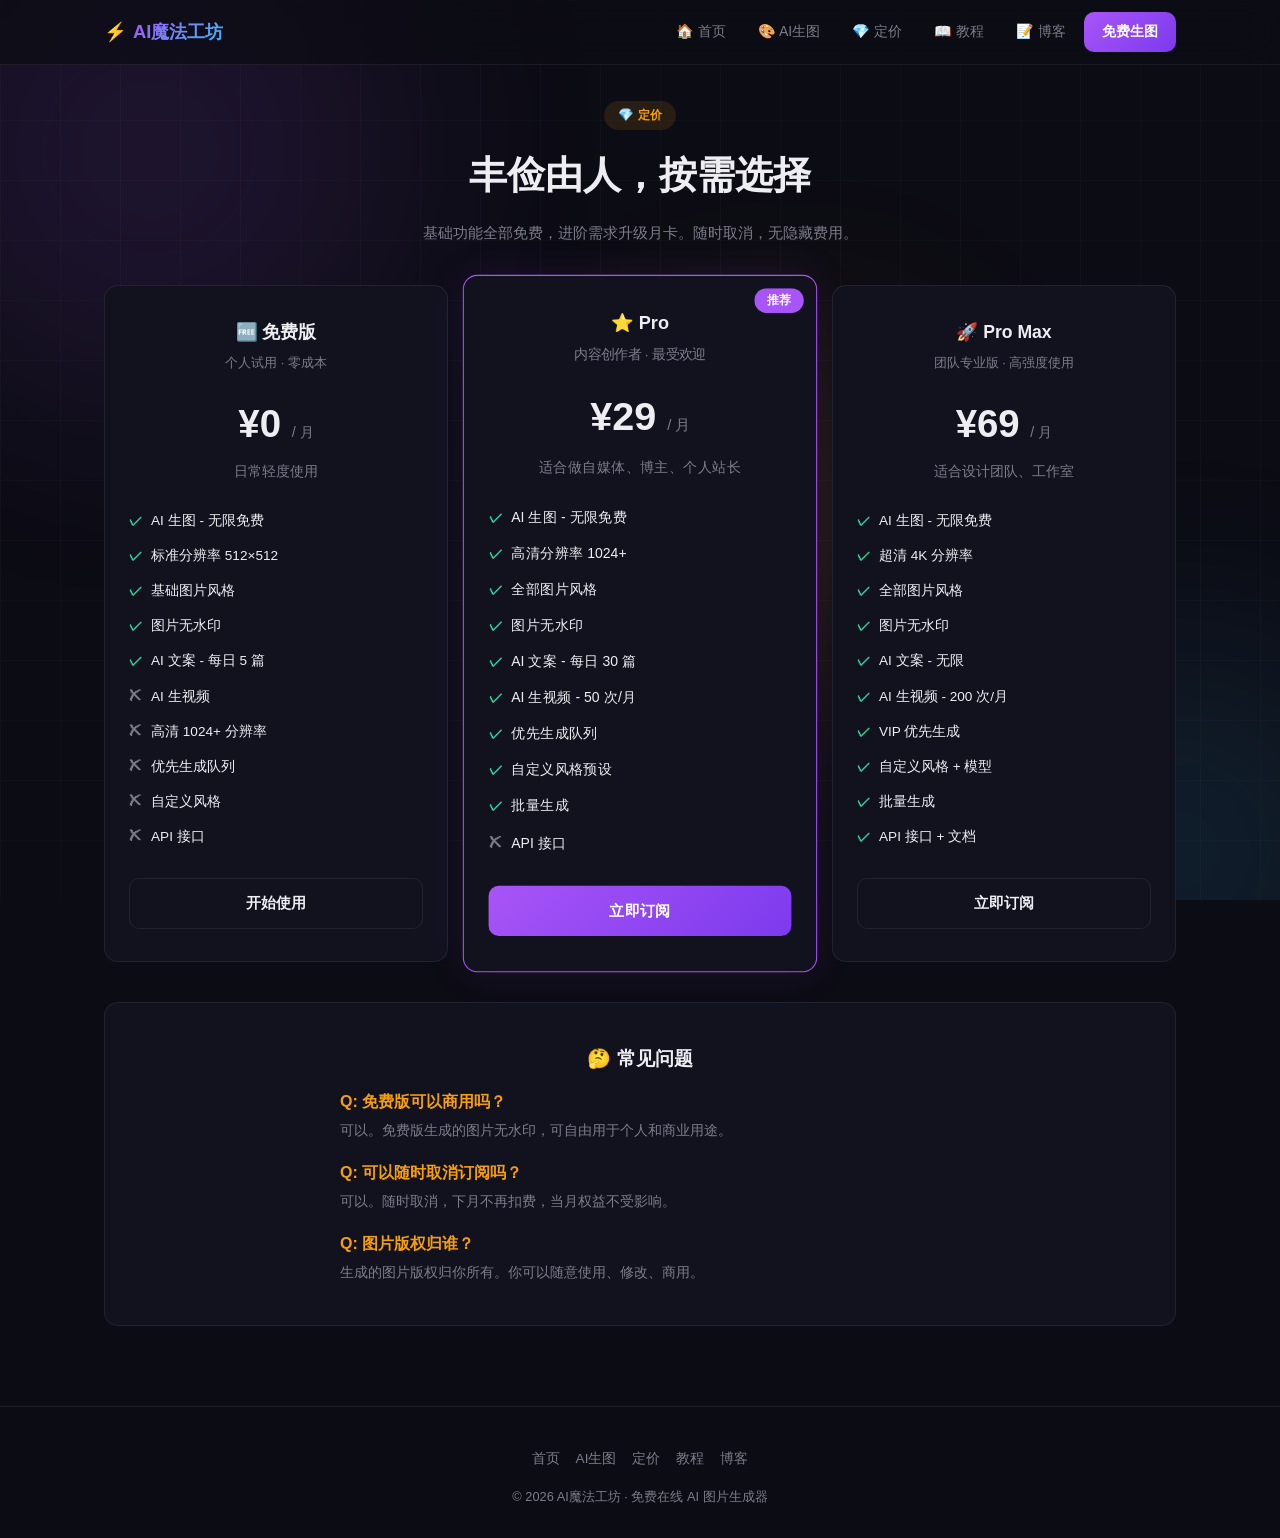
==== pricing.html @ 4361fbaa "🚀 v2.0 完整版：真实AI生图 + 全部页面一次完成" ====
<!DOCTYPE html>
<html lang="zh-CN">
<head>
<meta charset="UTF-8" />
<meta name="viewport" content="width=device-width, initial-scale=1.0" />
<title>定价 - AI魔法工坊</title>
<meta name="description" content="AI魔法工坊定价方案：免费版、Pro版、Pro Max版。免费生图，升级解锁更多功能。" />
<link rel="stylesheet" href="style.css" />
</head>
<body>

<div class="bg-layer">
  <div class="grid"></div>
  <div class="orb"></div>
  <div class="orb"></div>
  <div class="orb"></div>
</div>

<nav>
  <div class="w">
    <a href="index.html" class="logo">⚡ <span class="hl">AI魔法工坊</span></a>
    <button class="menu-btn" onclick="document.querySelector('.nav-links').classList.toggle('open')">☰</button>
    <div class="nav-links">
      <a href="index.html">🏠 首页</a>
      <a href="tools.html">🎨 AI生图</a>
      <a href="pricing.html">💎 定价</a>
      <a href="deploy.html">📖 教程</a>
      <a href="blog.html">📝 博客</a>
      <a href="tools.html" class="nav-cta">免费生图</a>
    </div>
  </div>
</nav>

<div class="page-header">
  <div class="w">
    <span class="section-tag gold">💎 定价</span>
    <h1 class="page-title">丰俭由人，按需选择</h1>
    <p class="page-sub">基础功能全部免费，进阶需求升级月卡。随时取消，无隐藏费用。</p>
  </div>
</div>

<section class="sec" style="padding-top:0;">
  <div class="w">
    <div class="pricing-grid">
      <div class="price-card">
        <div class="p-name">🆓 免费版</div>
        <div class="p-sub">个人试用 · 零成本</div>
        <div class="p-price">¥0 <span>/ 月</span></div>
        <div class="p-desc">日常轻度使用</div>
        <ul>
          <li>AI 生图 - 无限免费</li>
          <li>标准分辨率 512×512</li>
          <li>基础图片风格</li>
          <li>图片无水印</li>
          <li>AI 文案 - 每日 5 篇</li>
          <li class="no">AI 生视频</li>
          <li class="no">高清 1024+ 分辨率</li>
          <li class="no">优先生成队列</li>
          <li class="no">自定义风格</li>
          <li class="no">API 接口</li>
        </ul>
        <a href="tools.html" class="btn btn-outline btn-block">开始使用</a>
      </div>
      <div class="price-card featured">
        <div class="p-name">⭐ Pro</div>
        <div class="p-sub">内容创作者 · 最受欢迎</div>
        <div class="p-price">¥29 <span>/ 月</span></div>
        <div class="p-desc">适合做自媒体、博主、个人站长</div>
        <ul>
          <li>AI 生图 - 无限免费</li>
          <li>高清分辨率 1024+</li>
          <li>全部图片风格</li>
          <li>图片无水印</li>
          <li>AI 文案 - 每日 30 篇</li>
          <li>AI 生视频 - 50 次/月</li>
          <li>优先生成队列</li>
          <li>自定义风格预设</li>
          <li>批量生成</li>
          <li class="no">API 接口</li>
        </ul>
        <a href="#" class="btn btn-primary btn-block" onclick="showToast('🎉 感谢支持！支付功能即将上线')">立即订阅</a>
      </div>
      <div class="price-card">
        <div class="p-name">🚀 Pro Max</div>
        <div class="p-sub">团队专业版 · 高强度使用</div>
        <div class="p-price">¥69 <span>/ 月</span></div>
        <div class="p-desc">适合设计团队、工作室</div>
        <ul>
          <li>AI 生图 - 无限免费</li>
          <li>超清 4K 分辨率</li>
          <li>全部图片风格</li>
          <li>图片无水印</li>
          <li>AI 文案 - 无限</li>
          <li>AI 生视频 - 200 次/月</li>
          <li>VIP 优先生成</li>
          <li>自定义风格 + 模型</li>
          <li>批量生成</li>
          <li>API 接口 + 文档</li>
        </ul>
        <a href="#" class="btn btn-outline btn-block" onclick="showToast('🎉 感谢支持！支付功能即将上线')">立即订阅</a>
      </div>
    </div>

    <div class="card" style="margin-top:40px;text-align:center;padding:40px 24px;">
      <h3 style="font-size:1.2rem;margin-bottom:12px;">🤔 常见问题</h3>
      <div style="max-width:600px;margin:0 auto;text-align:left;">
        <div style="margin-bottom:16px;">
          <strong style="color:var(--gold);">Q: 免费版可以商用吗？</strong>
          <p style="font-size:.88rem;color:var(--muted);margin-top:4px;">可以。免费版生成的图片无水印，可自由用于个人和商业用途。</p>
        </div>
        <div style="margin-bottom:16px;">
          <strong style="color:var(--gold);">Q: 可以随时取消订阅吗？</strong>
          <p style="font-size:.88rem;color:var(--muted);margin-top:4px;">可以。随时取消，下月不再扣费，当月权益不受影响。</p>
        </div>
        <div>
          <strong style="color:var(--gold);">Q: 图片版权归谁？</strong>
          <p style="font-size:.88rem;color:var(--muted);margin-top:4px;">生成的图片版权归你所有。你可以随意使用、修改、商用。</p>
        </div>
      </div>
    </div>
  </div>
</section>

<footer>
  <div class="w">
    <div class="fl">
      <a href="index.html">首页</a>
      <a href="tools.html">AI生图</a>
      <a href="pricing.html">定价</a>
      <a href="deploy.html">教程</a>
      <a href="blog.html">博客</a>
    </div>
    <p>© 2026 AI魔法工坊 · 免费在线 AI 图片生成器</p>
  </div>
</footer>

<div id="toast" class="toast"></div>

<script src="app.js"></script>
</body>
</html>
---- style.css ----
/* ===== AI魔法工坊 v2.0 - 完整样式 ===== */
*,*::before,*::after{box-sizing:border-box;margin:0;padding:0}
:root{
  --bg:#0c0c14;
  --surf:#12121f;
  --surf2:#1c1c30;
  --bord:rgba(255,255,255,.07);
  --bord-h:rgba(168,85,247,.3);
  --txt:#eeeef2;
  --muted:#7c7c8a;
  --accent:#a855f7;
  --accent2:#7c3aed;
  --blue:#38bdf8;
  --gold:#f59e0b;
  --green:#34d399;
  --red:#ef4444;
  --radius:14px;
  --radius-sm:10px;
}
html{scroll-behavior:smooth}
body{
  font-family:-apple-system,BlinkMacSystemFont,"SF Pro","Segoe UI",Roboto,sans-serif;
  background:var(--bg);color:var(--txt);line-height:1.7;overflow-x:hidden;
  -webkit-font-smoothing:antialiased;
}
a{text-decoration:none;color:inherit}
img{max-width:100%;display:block}
button,input,textarea{font:inherit;color:inherit}
::selection{background:rgba(168,85,247,.35);color:#fff}

/* ===== Scrollbar ===== */
::-webkit-scrollbar{width:5px}
::-webkit-scrollbar-thumb{background:rgba(168,85,247,.2);border-radius:10px}
::-webkit-scrollbar-track{background:transparent}

/* ===== Background ===== */
.bg-layer{position:fixed;inset:0;z-index:-1;pointer-events:none;overflow:hidden}
.bg-layer .grid{
  position:absolute;inset:0;
  background-image:linear-gradient(rgba(255,255,255,.02) 1px,transparent 1px),
                   linear-gradient(90deg,rgba(255,255,255,.02) 1px,transparent 1px);
  background-size:60px 60px;
}
.bg-layer .orb{
  position:absolute;border-radius:50%;filter:blur(120px);opacity:.12;
  animation:orbFloat 20s ease-in-out infinite;
}
.bg-layer .orb:nth-child(2){width:500px;height:500px;background:var(--accent);top:-100px;left:-100px;animation-delay:-5s}
.bg-layer .orb:nth-child(3){width:400px;height:400px;background:var(--blue);bottom:-150px;right:-100px;animation-delay:-10s}
.bg-layer .orb:nth-child(4){width:300px;height:300px;background:var(--gold);top:40%;left:50%;animation-delay:-15s}
@keyframes orbFloat{
  0%,100%{transform:translate(0,0) scale(1)}
  33%{transform:translate(60px,-40px) scale(1.1)}
  66%{transform:translate(-30px,50px) scale(.9)}
}

/* ===== Layout ===== */
.w{max-width:1120px;margin:0 auto;padding:0 24px}

/* ===== Nav ===== */
nav{
  position:fixed;top:0;left:0;right:0;z-index:100;
  background:rgba(12,12,20,.75);backdrop-filter:blur(20px);-webkit-backdrop-filter:blur(20px);
  border-bottom:1px solid var(--bord);
  transition:.3s;
}
nav .w{display:flex;align-items:center;height:64px;gap:8px}
.logo{font-size:1.15rem;font-weight:700;display:flex;align-items:center;gap:6px;flex-shrink:0}
.logo .hl{background:linear-gradient(135deg,var(--accent),var(--blue));-webkit-background-clip:text;-webkit-text-fill-color:transparent}
.nav-links{display:flex;align-items:center;gap:4px;margin-left:auto}
.nav-links a{
  padding:8px 14px;border-radius:var(--radius-sm);
  font-size:.88rem;color:var(--muted);transition:.2s;white-space:nowrap;
}
.nav-links a:hover{color:var(--txt);background:rgba(255,255,255,.04)}
.nav-cta{
  background:linear-gradient(135deg,var(--accent),var(--accent2));color:#fff!important;
  border-radius:var(--radius-sm);padding:8px 18px!important;font-weight:600;
}
.nav-cta:hover{filter:brightness(1.15)!important;background:linear-gradient(135deg,var(--accent),var(--accent2))!important}
.menu-btn{display:none;background:none;border:1px solid var(--bord);border-radius:var(--radius-sm);padding:8px 12px;cursor:pointer;font-size:1.2rem;margin-left:auto}

/* ===== Hero ===== */
.hero{min-height:90vh;display:flex;align-items:center;justify-content:center;padding:100px 0 60px}
.hero .w{text-align:center;max-width:800px}
.hero h1{font-size:clamp(2rem,5vw,3.4rem);font-weight:800;line-height:1.25;margin-bottom:20px}
.hero h1 .hl{background:linear-gradient(135deg,var(--accent),var(--blue),var(--green));-webkit-background-clip:text;-webkit-text-fill-color:transparent}
.hero-p{font-size:1.1rem;color:var(--muted);max-width:600px;margin:0 auto 36px;line-height:1.8}
.hero-btns{display:flex;gap:12px;justify-content:center;flex-wrap:wrap;margin-bottom:48px}
.hero-stats{display:flex;gap:24px;justify-content:center;flex-wrap:wrap}
.hero-stats>div{background:var(--surf);border:1px solid var(--bord);border-radius:var(--radius);padding:16px 24px;min-width:120px}
.hero-stats .n{display:block;font-size:1.4rem;font-weight:700;color:var(--gold)}
.hero-stats .l{font-size:.78rem;color:var(--muted)}

/* ===== Buttons ===== */
.btn{display:inline-flex;align-items:center;gap:8px;padding:12px 28px;border-radius:var(--radius-sm);
  font-weight:600;font-size:.93rem;transition:.25s;border:none;cursor:pointer}
.btn-primary{background:linear-gradient(135deg,var(--accent),var(--accent2));color:#fff}
.btn-primary:hover{transform:translateY(-2px);box-shadow:0 8px 30px rgba(168,85,247,.3)}
.btn-green{background:linear-gradient(135deg,var(--green),#059669);color:#fff}
.btn-green:hover{transform:translateY(-2px);box-shadow:0 8px 30px rgba(52,211,153,.25)}
.btn-outline{background:transparent;border:1px solid var(--bord);color:var(--txt)}
.btn-outline:hover{border-color:var(--accent);color:var(--accent);transform:translateY(-2px)}
.btn-sm{padding:8px 18px;font-size:.82rem}
.btn-block{width:100%;justify-content:center}

/* ===== Sections ===== */
.sec{padding:80px 0}
.sec-alt{background:rgba(255,255,255,.012)}
.section-tag{
  display:inline-block;padding:4px 14px;border-radius:20px;font-size:.78rem;font-weight:600;
  background:rgba(168,85,247,.12);color:var(--accent);margin-bottom:12px;
}
.section-tag.gold{background:rgba(245,158,11,.12);color:var(--gold)}
.section-tag.green{background:rgba(52,211,153,.12);color:var(--green)}
.sec-title{font-size:clamp(1.4rem,3vw,2rem);font-weight:700;margin-bottom:12px}
.sec-sub{color:var(--muted);font-size:.95rem;margin-bottom:40px;max-width:600px}

/* ===== Feature Cards ===== */
.g-2{display:grid;grid-template-columns:repeat(auto-fit,minmax(240px,1fr));gap:16px}
.g-3{display:grid;grid-template-columns:repeat(auto-fit,minmax(280px,1fr));gap:20px}
.feat-card{
  background:var(--surf);border:1px solid var(--bord);border-radius:var(--radius);
  padding:28px 24px;transition:.3s;cursor:pointer;position:relative;overflow:hidden;
}
.feat-card::before{content:'';position:absolute;top:0;left:0;right:0;height:2px;background:linear-gradient(90deg,transparent,var(--accent),transparent);opacity:0;transition:.3s}
.feat-card:hover{transform:translateY(-4px);border-color:var(--bord-h);box-shadow:0 12px 40px rgba(168,85,247,.08)}
.feat-card:hover::before{opacity:1}
.feat-card .ico{font-size:2rem;margin-bottom:14px}
.feat-card h3{font-size:1.05rem;font-weight:600;margin-bottom:8px}
.feat-card h3 .cost{color:var(--gold);font-size:.75rem;font-weight:400}
.feat-card p{font-size:.88rem;color:var(--muted);line-height:1.6}
.feat-link{display:inline-block;margin-top:14px;font-size:.85rem;color:var(--accent);font-weight:500}

/* ===== Card (general) ===== */
.card{
  background:var(--surf);border:1px solid var(--bord);border-radius:var(--radius);
  padding:24px;transition:.3s;
}
.card:hover{border-color:var(--bord-h)}

/* ===== Steps ===== */
.steps{display:grid;grid-template-columns:repeat(auto-fit,minmax(200px,1fr));gap:20px}
.step{background:var(--surf);border:1px solid var(--bord);border-radius:var(--radius);padding:28px 24px;position:relative}
.step .num{
  position:absolute;top:-10px;left:-10px;width:36px;height:36px;border-radius:50%;
  background:linear-gradient(135deg,var(--accent),var(--accent2));
  display:flex;align-items:center;justify-content:center;font-weight:700;font-size:.9rem;
}
.step h3{font-size:1rem;margin:12px 0 8px;font-weight:600}
.step p{font-size:.85rem;color:var(--muted)}

/* ===== Pricing ===== */
.pricing-grid{display:grid;grid-template-columns:repeat(auto-fit,minmax(250px,1fr));gap:20px}
.price-card{
  background:var(--surf);border:1px solid var(--bord);border-radius:var(--radius);
  padding:32px 24px;text-align:center;transition:.3s;position:relative;
}
.price-card.featured{
  border-color:var(--accent);transform:scale(1.03);
  box-shadow:0 0 40px rgba(168,85,247,.1);
}
.price-card.featured::before{content:'推荐';position:absolute;top:12px;right:12px;padding:2px 12px;border-radius:12px;font-size:.72rem;font-weight:600;background:var(--accent);color:#fff}
.price-card:hover{transform:translateY(-4px);border-color:var(--bord-h)}
.price-card.featured:hover{transform:scale(1.03) translateY(-4px)}
.price-card .p-name{font-size:1.1rem;font-weight:600;margin-bottom:4px}
.price-card .p-sub{font-size:.82rem;color:var(--muted);margin-bottom:16px}
.price-card .p-price{font-size:2.4rem;font-weight:800;margin-bottom:4px}
.price-card .p-price span{font-size:.9rem;font-weight:400;color:var(--muted)}
.price-card .p-desc{font-size:.85rem;color:var(--muted);margin-bottom:20px}
.price-card ul{list-style:none;text-align:left;font-size:.85rem;margin-bottom:24px}
.price-card ul li{padding:6px 0;display:flex;align-items:center;gap:8px}
.price-card ul li::before{content:'✓';color:var(--green);font-weight:700}
.price-card ul li.no::before{content:'✗';color:var(--muted)}

/* ===== Magic Board ===== */
.magic-board{
  background:linear-gradient(135deg,rgba(168,85,247,.08),rgba(56,189,248,.05));
  border:1px solid var(--bord);border-radius:var(--radius);padding:24px;margin-bottom:40px;
}
.mb-head{display:flex;justify-content:space-between;align-items:center;margin-bottom:12px}
.mb-bal{font-size:2.6rem;font-weight:800}
.mb-bal .mb-label{font-size:1.4rem;color:var(--gold)}
.mb-bar{height:6px;background:var(--surf2);border-radius:3px;overflow:hidden;margin-bottom:10px}
.mb-fill{height:100%;background:linear-gradient(90deg,var(--accent),var(--blue));border-radius:3px;transition:width .5s ease}
.mb-foot{display:flex;justify-content:space-between;font-size:.82rem;color:var(--muted)}

/* ===== Tools ===== */
.gen-area{display:grid;grid-template-columns:1fr 1fr;gap:20px;margin-bottom:20px}
@media(max-width:720px){.gen-area{grid-template-columns:1fr}}
.gen-box textarea,.gen-box input{
  width:100%;padding:12px 16px;background:var(--surf2);border:1px solid var(--bord);
  border-radius:var(--radius-sm);color:var(--txt);font-size:.92rem;resize:vertical;
  transition:.2s;outline:none;
}
.gen-box textarea:focus,.gen-box input:focus{border-color:var(--accent);box-shadow:0 0 0 3px rgba(168,85,247,.12)}
.gen-box textarea{min-height:80px}
.gen-box label{display:block;font-size:.88rem;font-weight:500;margin-bottom:6px;color:var(--txt)}
.gen-result{
  background:var(--surf2);border:1px solid var(--bord);border-radius:var(--radius);
  min-height:280px;display:flex;align-items:center;justify-content:center;
  color:var(--muted);font-size:.9rem;overflow:hidden;position:relative;
}
.gen-result img{width:100%;height:100%;object-fit:contain;border-radius:var(--radius)}
.gen-result .placeholder{text-align:center;padding:20px}
.gen-result .placeholder .big-ico{font-size:3rem;margin-bottom:12px;display:block}
.gen-result .loading{position:absolute;inset:0;display:flex;flex-direction:column;align-items:center;justify-content:center;background:rgba(12,12,20,.8);gap:12px;z-index:2}
.gen-result .loading .spinner{width:40px;height:40px;border:3px solid var(--bord);border-top-color:var(--accent);border-radius:50%;animation:spin .8s linear infinite}
@keyframes spin{to{transform:rotate(360deg)}}
.gen-result .loading span{font-size:.85rem;color:var(--muted)}
.style-options{display:flex;flex-wrap:wrap;gap:8px;margin-bottom:14px}
.style-options button{
  padding:6px 16px;border-radius:20px;border:1px solid var(--bord);background:transparent;
  font-size:.8rem;color:var(--muted);cursor:pointer;transition:.2s;
}
.style-options button:hover{border-color:var(--accent);color:var(--accent)}
.style-options button.active{background:rgba(168,85,247,.15);border-color:var(--accent);color:var(--accent)}

/* ===== Tool Sections ===== */
.tool-section{margin-bottom:40px}
.tool-section:last-child{margin-bottom:0}
.tool-section h3{font-size:1.2rem;font-weight:600;margin-bottom:16px;display:flex;align-items:center;gap:8px}
.tool-section h3 .badge{border-radius:20px;padding:2px 10px;font-size:.7rem;font-weight:500;background:rgba(245,158,11,.12);color:var(--gold)}

/* ===== Page Header ===== */
.page-header{padding-top:100px;padding-bottom:40px;text-align:center}
.page-title{font-size:clamp(1.5rem,3.5vw,2.4rem);font-weight:700;margin-bottom:12px}
.page-sub{color:var(--muted);font-size:.95rem;max-width:600px;margin:0 auto}

/* ===== Blog ===== */
.blog-grid{display:grid;grid-template-columns:repeat(auto-fill,minmax(300px,1fr));gap:20px}
.blog-card{
  background:var(--surf);border:1px solid var(--bord);border-radius:var(--radius);overflow:hidden;transition:.3s;
}
.blog-card:hover{transform:translateY(-4px);border-color:var(--bord-h)}
.blog-card .bc-img{height:180px;background:var(--surf2);display:flex;align-items:center;justify-content:center;font-size:3rem;color:var(--muted);border-bottom:1px solid var(--bord)}
.blog-card .bc-body{padding:20px}
.blog-card .bc-tag{display:inline-block;padding:2px 10px;border-radius:12px;font-size:.72rem;font-weight:500;background:rgba(168,85,247,.1);color:var(--accent);margin-bottom:8px}
.blog-card h3{font-size:1.05rem;margin-bottom:8px;font-weight:600}
.blog-card p{font-size:.85rem;color:var(--muted);margin-bottom:10px}
.blog-card .bc-meta{font-size:.78rem;color:var(--muted)}

/* ===== Deploy Tabs ===== */
.p-tabs{display:flex;gap:8px;margin-bottom:24px;flex-wrap:wrap}
.p-tab{
  padding:10px 20px;border-radius:var(--radius-sm);border:1px solid var(--bord);
  background:transparent;font-size:.88rem;color:var(--muted);cursor:pointer;transition:.2s;
}
.p-tab.active,.p-tab:hover{border-color:var(--accent);color:var(--accent);background:rgba(168,85,247,.08)}
.p-content{display:none}
.p-content.active{display:block}
.p-content ol{padding-left:20px}
.p-content ol li{padding:6px 0;font-size:.92rem}
.p-content ol li code{background:var(--surf2);padding:2px 8px;border-radius:4px;font-size:.82rem;color:var(--blue)}

/* ===== Toast ===== */
.toast{
  position:fixed;bottom:24px;left:50%;transform:translateX(-50%) translateY(100px);
  background:var(--surf2);border:1px solid var(--bord);border-radius:var(--radius-sm);
  padding:12px 24px;font-size:.9rem;opacity:0;transition:.4s;z-index:200;
  backdrop-filter:blur(12px);pointer-events:none;
}
.toast.show{opacity:1;transform:translateX(-50%) translateY(0)}

/* ===== Footer ===== */
footer{
  border-top:1px solid var(--bord);padding:40px 0 30px;text-align:center;
}
footer .fl{display:flex;gap:16px;justify-content:center;flex-wrap:wrap;margin-bottom:16px}
footer .fl a{font-size:.85rem;color:var(--muted);transition:.2s}
footer .fl a:hover{color:var(--accent)}
footer p{font-size:.8rem;color:var(--muted)}

/* ===== Mobile ===== */
@media(max-width:768px){
  nav .w{height:56px}
  .menu-btn{display:block}
  .nav-links{
    display:none;position:absolute;top:56px;left:0;right:0;
    background:rgba(12,12,20,.95);backdrop-filter:blur(20px);
    border-bottom:1px solid var(--bord);padding:12px;flex-direction:column;
  }
  .nav-links.open{display:flex}
  .hero h1{font-size:1.8rem}
  .hero{padding:80px 0 40px}
  .sec{padding:50px 0}
  .hero-stats{gap:12px}
  .hero-stats>div{padding:12px 16px;min-width:80px}
  .price-card.featured{transform:none}
  .page-header{padding-top:80px}
  .mb-foot{flex-direction:column;gap:4px}
}
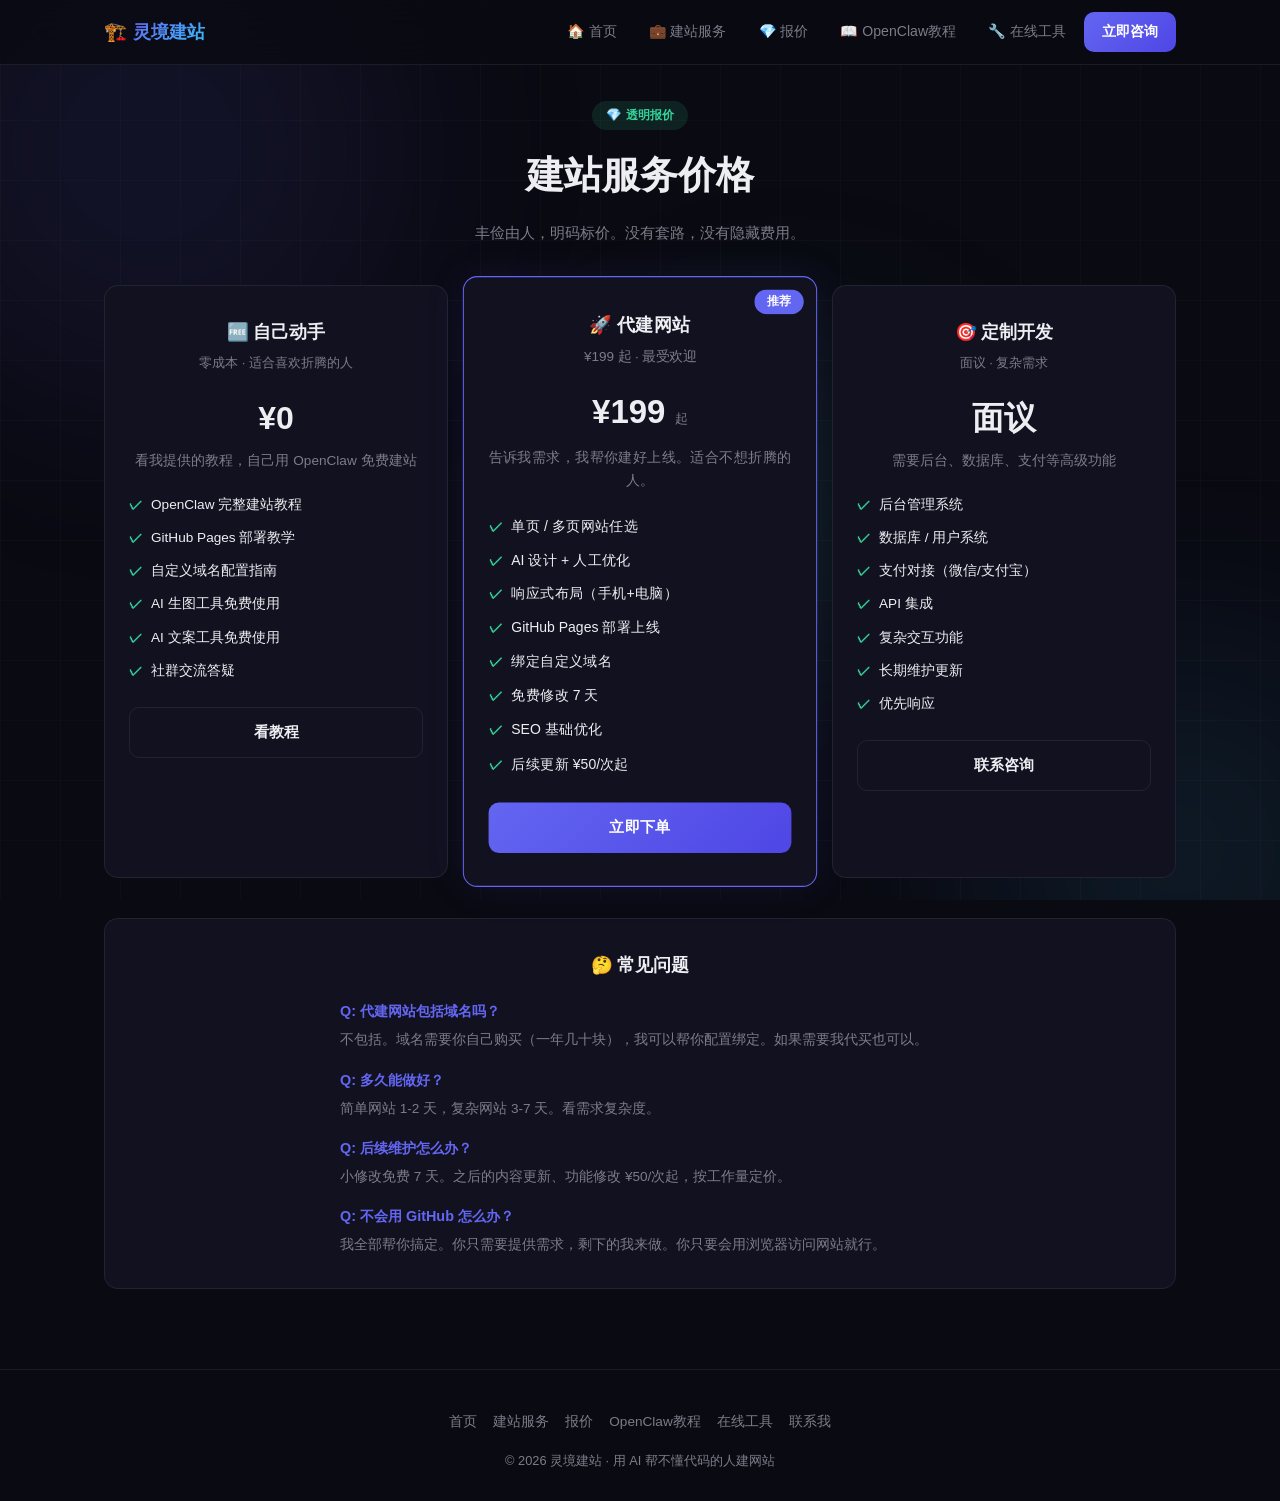
==== commit d8f7e29f: "🏗️ v2.0 完整重构：建站服务为核心 + OpenClaw教程 + 修复生图" ====
--- a/pricing.html
+++ b/pricing.html
@@ -3,8 +3,8 @@
 <head>
 <meta charset="UTF-8" />
 <meta name="viewport" content="width=device-width, initial-scale=1.0" />
-<title>定价 - AI魔法工坊</title>
-<meta name="description" content="AI魔法工坊定价方案：免费版、Pro版、Pro Max版。免费生图，升级解锁更多功能。" />
+<title>报价 - 灵境建站</title>
+<meta name="description" content="灵境建站透明报价：自己动手免费、代建网站¥199起、定制开发面议。明码标价，无隐藏费用。" />
 <link rel="stylesheet" href="style.css" />
 </head>
 <body>
@@ -18,24 +18,24 @@
 
 <nav>
   <div class="w">
-    <a href="index.html" class="logo">⚡ <span class="hl">AI魔法工坊</span></a>
+    <a href="index.html" class="logo">🏗️ <span class="hl">灵境建站</span></a>
     <button class="menu-btn" onclick="document.querySelector('.nav-links').classList.toggle('open')">☰</button>
     <div class="nav-links">
       <a href="index.html">🏠 首页</a>
-      <a href="tools.html">🎨 AI生图</a>
-      <a href="pricing.html">💎 定价</a>
-      <a href="deploy.html">📖 教程</a>
-      <a href="blog.html">📝 博客</a>
-      <a href="tools.html" class="nav-cta">免费生图</a>
+      <a href="services.html">💼 建站服务</a>
+      <a href="pricing.html">💎 报价</a>
+      <a href="tutorial.html">📖 OpenClaw教程</a>
+      <a href="tools.html">🔧 在线工具</a>
+      <a href="contact.html" class="nav-cta">立即咨询</a>
     </div>
   </div>
 </nav>
 
 <div class="page-header">
   <div class="w">
-    <span class="section-tag gold">💎 定价</span>
-    <h1 class="page-title">丰俭由人，按需选择</h1>
-    <p class="page-sub">基础功能全部免费，进阶需求升级月卡。随时取消，无隐藏费用。</p>
+    <span class="section-tag green">💎 透明报价</span>
+    <h1 class="page-title">建站服务价格</h1>
+    <p class="page-sub">丰俭由人，明码标价。没有套路，没有隐藏费用。</p>
   </div>
 </div>
 
@@ -43,81 +43,78 @@
   <div class="w">
     <div class="pricing-grid">
       <div class="price-card">
-        <div class="p-name">🆓 免费版</div>
-        <div class="p-sub">个人试用 · 零成本</div>
-        <div class="p-price">¥0 <span>/ 月</span></div>
-        <div class="p-desc">日常轻度使用</div>
-        <ul>
-          <li>AI 生图 - 无限免费</li>
-          <li>标准分辨率 512×512</li>
-          <li>基础图片风格</li>
-          <li>图片无水印</li>
-          <li>AI 文案 - 每日 5 篇</li>
-          <li class="no">AI 生视频</li>
-          <li class="no">高清 1024+ 分辨率</li>
-          <li class="no">优先生成队列</li>
-          <li class="no">自定义风格</li>
-          <li class="no">API 接口</li>
+        <div class="p-name">🆓 自己动手</div>
+        <div class="p-sub">零成本 · 适合喜欢折腾的人</div>
+        <div class="p-price">¥0</div>
+        <div class="p-desc">看我提供的教程，自己用 OpenClaw 免费建站</div>
+        <ul class="p-list">
+          <li>OpenClaw 完整建站教程</li>
+          <li>GitHub Pages 部署教学</li>
+          <li>自定义域名配置指南</li>
+          <li>AI 生图工具免费使用</li>
+          <li>AI 文案工具免费使用</li>
+          <li>社群交流答疑</li>
         </ul>
-        <a href="tools.html" class="btn btn-outline btn-block">开始使用</a>
+        <a href="tutorial.html" class="btn btn-outline btn-block">看教程</a>
       </div>
       <div class="price-card featured">
-        <div class="p-name">⭐ Pro</div>
-        <div class="p-sub">内容创作者 · 最受欢迎</div>
-        <div class="p-price">¥29 <span>/ 月</span></div>
-        <div class="p-desc">适合做自媒体、博主、个人站长</div>
-        <ul>
-          <li>AI 生图 - 无限免费</li>
-          <li>高清分辨率 1024+</li>
-          <li>全部图片风格</li>
-          <li>图片无水印</li>
-          <li>AI 文案 - 每日 30 篇</li>
-          <li>AI 生视频 - 50 次/月</li>
-          <li>优先生成队列</li>
-          <li>自定义风格预设</li>
-          <li>批量生成</li>
-          <li class="no">API 接口</li>
+        <div class="p-name">🚀 代建网站</div>
+        <div class="p-sub">¥199 起 · 最受欢迎</div>
+        <div class="p-price">¥199 <span>起</span></div>
+        <div class="p-desc">告诉我需求，我帮你建好上线。适合不想折腾的人。</div>
+        <ul class="p-list">
+          <li>单页 / 多页网站任选</li>
+          <li>AI 设计 + 人工优化</li>
+          <li>响应式布局（手机+电脑）</li>
+          <li>GitHub Pages 部署上线</li>
+          <li>绑定自定义域名</li>
+          <li>免费修改 7 天</li>
+          <li>SEO 基础优化</li>
+          <li>后续更新 ¥50/次起</li>
         </ul>
-        <a href="#" class="btn btn-primary btn-block" onclick="showToast('🎉 感谢支持！支付功能即将上线')">立即订阅</a>
+        <a href="contact.html" class="btn btn-primary btn-block">立即下单</a>
       </div>
       <div class="price-card">
-        <div class="p-name">🚀 Pro Max</div>
-        <div class="p-sub">团队专业版 · 高强度使用</div>
-        <div class="p-price">¥69 <span>/ 月</span></div>
-        <div class="p-desc">适合设计团队、工作室</div>
-        <ul>
-          <li>AI 生图 - 无限免费</li>
-          <li>超清 4K 分辨率</li>
-          <li>全部图片风格</li>
-          <li>图片无水印</li>
-          <li>AI 文案 - 无限</li>
-          <li>AI 生视频 - 200 次/月</li>
-          <li>VIP 优先生成</li>
-          <li>自定义风格 + 模型</li>
-          <li>批量生成</li>
-          <li>API 接口 + 文档</li>
+        <div class="p-name">🎯 定制开发</div>
+        <div class="p-sub">面议 · 复杂需求</div>
+        <div class="p-price">面议</div>
+        <div class="p-desc">需要后台、数据库、支付等高级功能</div>
+        <ul class="p-list">
+          <li>后台管理系统</li>
+          <li>数据库 / 用户系统</li>
+          <li>支付对接（微信/支付宝）</li>
+          <li>API 集成</li>
+          <li>复杂交互功能</li>
+          <li>长期维护更新</li>
+          <li>优先响应</li>
         </ul>
-        <a href="#" class="btn btn-outline btn-block" onclick="showToast('🎉 感谢支持！支付功能即将上线')">立即订阅</a>
+        <a href="contact.html" class="btn btn-outline btn-block">联系咨询</a>
       </div>
     </div>
 
-    <div class="card" style="margin-top:40px;text-align:center;padding:40px 24px;">
-      <h3 style="font-size:1.2rem;margin-bottom:12px;">🤔 常见问题</h3>
-      <div style="max-width:600px;margin:0 auto;text-align:left;">
-        <div style="margin-bottom:16px;">
-          <strong style="color:var(--gold);">Q: 免费版可以商用吗？</strong>
-          <p style="font-size:.88rem;color:var(--muted);margin-top:4px;">可以。免费版生成的图片无水印，可自由用于个人和商业用途。</p>
+    <!-- FAQ -->
+    <div class="card" style="margin-top:40px;padding:32px 24px;">
+      <h3 style="font-size:1.1rem;margin-bottom:16px;text-align:center;">🤔 常见问题</h3>
+      <div style="max-width:600px;margin:0 auto;">
+        <div style="margin-bottom:14px;">
+          <strong style="color:var(--accent);font-size:.9rem;">Q: 代建网站包括域名吗？</strong>
+          <p style="font-size:.85rem;color:var(--muted);margin-top:4px;">不包括。域名需要你自己购买（一年几十块），我可以帮你配置绑定。如果需要我代买也可以。</p>
         </div>
-        <div style="margin-bottom:16px;">
-          <strong style="color:var(--gold);">Q: 可以随时取消订阅吗？</strong>
-          <p style="font-size:.88rem;color:var(--muted);margin-top:4px;">可以。随时取消，下月不再扣费，当月权益不受影响。</p>
+        <div style="margin-bottom:14px;">
+          <strong style="color:var(--accent);font-size:.9rem;">Q: 多久能做好？</strong>
+          <p style="font-size:.85rem;color:var(--muted);margin-top:4px;">简单网站 1-2 天，复杂网站 3-7 天。看需求复杂度。</p>
+        </div>
+        <div style="margin-bottom:14px;">
+          <strong style="color:var(--accent);font-size:.9rem;">Q: 后续维护怎么办？</strong>
+          <p style="font-size:.85rem;color:var(--muted);margin-top:4px;">小修改免费 7 天。之后的内容更新、功能修改 ¥50/次起，按工作量定价。</p>
         </div>
         <div>
-          <strong style="color:var(--gold);">Q: 图片版权归谁？</strong>
-          <p style="font-size:.88rem;color:var(--muted);margin-top:4px;">生成的图片版权归你所有。你可以随意使用、修改、商用。</p>
+          <strong style="color:var(--accent);font-size:.9rem;">Q: 不会用 GitHub 怎么办？</strong>
+          <p style="font-size:.85rem;color:var(--muted);margin-top:4px;">我全部帮你搞定。你只需要提供需求，剩下的我来做。你只要会用浏览器访问网站就行。</p>
         </div>
       </div>
     </div>
+
   </div>
 </section>
 
@@ -125,17 +122,17 @@
   <div class="w">
     <div class="fl">
       <a href="index.html">首页</a>
-      <a href="tools.html">AI生图</a>
-      <a href="pricing.html">定价</a>
-      <a href="deploy.html">教程</a>
-      <a href="blog.html">博客</a>
+      <a href="services.html">建站服务</a>
+      <a href="pricing.html">报价</a>
+      <a href="tutorial.html">OpenClaw教程</a>
+      <a href="tools.html">在线工具</a>
+      <a href="contact.html">联系我</a>
     </div>
-    <p>© 2026 AI魔法工坊 · 免费在线 AI 图片生成器</p>
+    <p>© 2026 灵境建站 · 用 AI 帮不懂代码的人建网站</p>
   </div>
 </footer>
 
 <div id="toast" class="toast"></div>
-
 <script src="app.js"></script>
 </body>
 </html>
--- a/style.css
+++ b/style.css
@@ -1,15 +1,15 @@
-/* ===== AI魔法工坊 v2.0 - 完整样式 ===== */
+/* ===== 灵境建站 v2.0 - 完整样式 ===== */
 *,*::before,*::after{box-sizing:border-box;margin:0;padding:0}
 :root{
-  --bg:#0c0c14;
-  --surf:#12121f;
-  --surf2:#1c1c30;
+  --bg:#0a0a12;
+  --surf:#111120;
+  --surf2:#191931;
   --bord:rgba(255,255,255,.07);
-  --bord-h:rgba(168,85,247,.3);
+  --bord-h:rgba(99,102,241,.35);
   --txt:#eeeef2;
   --muted:#7c7c8a;
-  --accent:#a855f7;
-  --accent2:#7c3aed;
+  --accent:#6366f1;
+  --accent2:#4f46e5;
   --blue:#38bdf8;
   --gold:#f59e0b;
   --green:#34d399;
@@ -26,12 +26,10 @@
 a{text-decoration:none;color:inherit}
 img{max-width:100%;display:block}
 button,input,textarea{font:inherit;color:inherit}
-::selection{background:rgba(168,85,247,.35);color:#fff}
-
-/* ===== Scrollbar ===== */
+::selection{background:rgba(99,102,241,.35);color:#fff}
+
 ::-webkit-scrollbar{width:5px}
-::-webkit-scrollbar-thumb{background:rgba(168,85,247,.2);border-radius:10px}
-::-webkit-scrollbar-track{background:transparent}
+::-webkit-scrollbar-thumb{background:rgba(99,102,241,.2);border-radius:10px}
 
 /* ===== Background ===== */
 .bg-layer{position:fixed;inset:0;z-index:-1;pointer-events:none;overflow:hidden}
@@ -42,12 +40,12 @@
   background-size:60px 60px;
 }
 .bg-layer .orb{
-  position:absolute;border-radius:50%;filter:blur(120px);opacity:.12;
+  position:absolute;border-radius:50%;filter:blur(120px);opacity:.1;
   animation:orbFloat 20s ease-in-out infinite;
 }
 .bg-layer .orb:nth-child(2){width:500px;height:500px;background:var(--accent);top:-100px;left:-100px;animation-delay:-5s}
 .bg-layer .orb:nth-child(3){width:400px;height:400px;background:var(--blue);bottom:-150px;right:-100px;animation-delay:-10s}
-.bg-layer .orb:nth-child(4){width:300px;height:300px;background:var(--gold);top:40%;left:50%;animation-delay:-15s}
+.bg-layer .orb:nth-child(4){width:300px;height:300px;background:var(--green);top:40%;left:50%;animation-delay:-15s}
 @keyframes orbFloat{
   0%,100%{transform:translate(0,0) scale(1)}
   33%{transform:translate(60px,-40px) scale(1.1)}
@@ -60,9 +58,8 @@
 /* ===== Nav ===== */
 nav{
   position:fixed;top:0;left:0;right:0;z-index:100;
-  background:rgba(12,12,20,.75);backdrop-filter:blur(20px);-webkit-backdrop-filter:blur(20px);
+  background:rgba(10,10,18,.75);backdrop-filter:blur(20px);-webkit-backdrop-filter:blur(20px);
   border-bottom:1px solid var(--bord);
-  transition:.3s;
 }
 nav .w{display:flex;align-items:center;height:64px;gap:8px}
 .logo{font-size:1.15rem;font-weight:700;display:flex;align-items:center;gap:6px;flex-shrink:0}
@@ -77,26 +74,25 @@
   background:linear-gradient(135deg,var(--accent),var(--accent2));color:#fff!important;
   border-radius:var(--radius-sm);padding:8px 18px!important;font-weight:600;
 }
-.nav-cta:hover{filter:brightness(1.15)!important;background:linear-gradient(135deg,var(--accent),var(--accent2))!important}
 .menu-btn{display:none;background:none;border:1px solid var(--bord);border-radius:var(--radius-sm);padding:8px 12px;cursor:pointer;font-size:1.2rem;margin-left:auto}
 
 /* ===== Hero ===== */
-.hero{min-height:90vh;display:flex;align-items:center;justify-content:center;padding:100px 0 60px}
-.hero .w{text-align:center;max-width:800px}
-.hero h1{font-size:clamp(2rem,5vw,3.4rem);font-weight:800;line-height:1.25;margin-bottom:20px}
+.hero{min-height:90vh;display:flex;align-items:center;padding:100px 0 60px}
+.hero .w{text-align:center;max-width:800px;margin:0 auto}
+.hero h1{font-size:clamp(2rem,5vw,3.4rem);font-weight:800;line-height:1.25;margin-bottom:16px}
 .hero h1 .hl{background:linear-gradient(135deg,var(--accent),var(--blue),var(--green));-webkit-background-clip:text;-webkit-text-fill-color:transparent}
-.hero-p{font-size:1.1rem;color:var(--muted);max-width:600px;margin:0 auto 36px;line-height:1.8}
-.hero-btns{display:flex;gap:12px;justify-content:center;flex-wrap:wrap;margin-bottom:48px}
-.hero-stats{display:flex;gap:24px;justify-content:center;flex-wrap:wrap}
-.hero-stats>div{background:var(--surf);border:1px solid var(--bord);border-radius:var(--radius);padding:16px 24px;min-width:120px}
-.hero-stats .n{display:block;font-size:1.4rem;font-weight:700;color:var(--gold)}
+.hero-p{font-size:1.05rem;color:var(--muted);max-width:620px;margin:0 auto 28px;line-height:1.8}
+.hero-btns{display:flex;gap:12px;justify-content:center;flex-wrap:wrap;margin-bottom:40px}
+.hero-stats{display:flex;gap:20px;justify-content:center;flex-wrap:wrap}
+.hero-stats>div{background:var(--surf);border:1px solid var(--bord);border-radius:var(--radius);padding:14px 22px;min-width:110px}
+.hero-stats .n{display:block;font-size:1.3rem;font-weight:700;color:var(--accent)}
 .hero-stats .l{font-size:.78rem;color:var(--muted)}
 
 /* ===== Buttons ===== */
 .btn{display:inline-flex;align-items:center;gap:8px;padding:12px 28px;border-radius:var(--radius-sm);
   font-weight:600;font-size:.93rem;transition:.25s;border:none;cursor:pointer}
 .btn-primary{background:linear-gradient(135deg,var(--accent),var(--accent2));color:#fff}
-.btn-primary:hover{transform:translateY(-2px);box-shadow:0 8px 30px rgba(168,85,247,.3)}
+.btn-primary:hover{transform:translateY(-2px);box-shadow:0 8px 30px rgba(99,102,241,.3)}
 .btn-green{background:linear-gradient(135deg,var(--green),#059669);color:#fff}
 .btn-green:hover{transform:translateY(-2px);box-shadow:0 8px 30px rgba(52,211,153,.25)}
 .btn-outline{background:transparent;border:1px solid var(--bord);color:var(--txt)}
@@ -109,30 +105,32 @@
 .sec-alt{background:rgba(255,255,255,.012)}
 .section-tag{
   display:inline-block;padding:4px 14px;border-radius:20px;font-size:.78rem;font-weight:600;
-  background:rgba(168,85,247,.12);color:var(--accent);margin-bottom:12px;
+  background:rgba(99,102,241,.12);color:var(--accent);margin-bottom:12px;
 }
 .section-tag.gold{background:rgba(245,158,11,.12);color:var(--gold)}
 .section-tag.green{background:rgba(52,211,153,.12);color:var(--green)}
 .sec-title{font-size:clamp(1.4rem,3vw,2rem);font-weight:700;margin-bottom:12px}
 .sec-sub{color:var(--muted);font-size:.95rem;margin-bottom:40px;max-width:600px}
 
-/* ===== Feature Cards ===== */
+/* ===== Grid ===== */
 .g-2{display:grid;grid-template-columns:repeat(auto-fit,minmax(240px,1fr));gap:16px}
 .g-3{display:grid;grid-template-columns:repeat(auto-fit,minmax(280px,1fr));gap:20px}
+.g-4{display:grid;grid-template-columns:repeat(auto-fit,minmax(200px,1fr));gap:16px}
+
+/* ===== Feature Cards ===== */
 .feat-card{
   background:var(--surf);border:1px solid var(--bord);border-radius:var(--radius);
   padding:28px 24px;transition:.3s;cursor:pointer;position:relative;overflow:hidden;
 }
 .feat-card::before{content:'';position:absolute;top:0;left:0;right:0;height:2px;background:linear-gradient(90deg,transparent,var(--accent),transparent);opacity:0;transition:.3s}
-.feat-card:hover{transform:translateY(-4px);border-color:var(--bord-h);box-shadow:0 12px 40px rgba(168,85,247,.08)}
+.feat-card:hover{transform:translateY(-4px);border-color:var(--bord-h);box-shadow:0 12px 40px rgba(99,102,241,.08)}
 .feat-card:hover::before{opacity:1}
 .feat-card .ico{font-size:2rem;margin-bottom:14px}
 .feat-card h3{font-size:1.05rem;font-weight:600;margin-bottom:8px}
-.feat-card h3 .cost{color:var(--gold);font-size:.75rem;font-weight:400}
 .feat-card p{font-size:.88rem;color:var(--muted);line-height:1.6}
 .feat-link{display:inline-block;margin-top:14px;font-size:.85rem;color:var(--accent);font-weight:500}
 
-/* ===== Card (general) ===== */
+/* ===== Card ===== */
 .card{
   background:var(--surf);border:1px solid var(--bord);border-radius:var(--radius);
   padding:24px;transition:.3s;
@@ -141,49 +139,39 @@
 
 /* ===== Steps ===== */
 .steps{display:grid;grid-template-columns:repeat(auto-fit,minmax(200px,1fr));gap:20px}
-.step{background:var(--surf);border:1px solid var(--bord);border-radius:var(--radius);padding:28px 24px;position:relative}
+.step{
+  background:var(--surf);border:1px solid var(--bord);border-radius:var(--radius);padding:28px 24px;position:relative
+}
 .step .num{
   position:absolute;top:-10px;left:-10px;width:36px;height:36px;border-radius:50%;
   background:linear-gradient(135deg,var(--accent),var(--accent2));
-  display:flex;align-items:center;justify-content:center;font-weight:700;font-size:.9rem;
+  display:flex;align-items:center;justify-content:center;font-weight:700;font-size:.9rem;color:#fff;
 }
 .step h3{font-size:1rem;margin:12px 0 8px;font-weight:600}
 .step p{font-size:.85rem;color:var(--muted)}
 
 /* ===== Pricing ===== */
-.pricing-grid{display:grid;grid-template-columns:repeat(auto-fit,minmax(250px,1fr));gap:20px}
+.pricing-grid{display:grid;grid-template-columns:repeat(auto-fit,minmax(260px,1fr));gap:20px}
 .price-card{
   background:var(--surf);border:1px solid var(--bord);border-radius:var(--radius);
   padding:32px 24px;text-align:center;transition:.3s;position:relative;
 }
 .price-card.featured{
   border-color:var(--accent);transform:scale(1.03);
-  box-shadow:0 0 40px rgba(168,85,247,.1);
+  box-shadow:0 0 40px rgba(99,102,241,.1);
 }
 .price-card.featured::before{content:'推荐';position:absolute;top:12px;right:12px;padding:2px 12px;border-radius:12px;font-size:.72rem;font-weight:600;background:var(--accent);color:#fff}
 .price-card:hover{transform:translateY(-4px);border-color:var(--bord-h)}
 .price-card.featured:hover{transform:scale(1.03) translateY(-4px)}
 .price-card .p-name{font-size:1.1rem;font-weight:600;margin-bottom:4px}
 .price-card .p-sub{font-size:.82rem;color:var(--muted);margin-bottom:16px}
-.price-card .p-price{font-size:2.4rem;font-weight:800;margin-bottom:4px}
-.price-card .p-price span{font-size:.9rem;font-weight:400;color:var(--muted)}
-.price-card .p-desc{font-size:.85rem;color:var(--muted);margin-bottom:20px}
-.price-card ul{list-style:none;text-align:left;font-size:.85rem;margin-bottom:24px}
-.price-card ul li{padding:6px 0;display:flex;align-items:center;gap:8px}
-.price-card ul li::before{content:'✓';color:var(--green);font-weight:700}
-.price-card ul li.no::before{content:'✗';color:var(--muted)}
-
-/* ===== Magic Board ===== */
-.magic-board{
-  background:linear-gradient(135deg,rgba(168,85,247,.08),rgba(56,189,248,.05));
-  border:1px solid var(--bord);border-radius:var(--radius);padding:24px;margin-bottom:40px;
-}
-.mb-head{display:flex;justify-content:space-between;align-items:center;margin-bottom:12px}
-.mb-bal{font-size:2.6rem;font-weight:800}
-.mb-bal .mb-label{font-size:1.4rem;color:var(--gold)}
-.mb-bar{height:6px;background:var(--surf2);border-radius:3px;overflow:hidden;margin-bottom:10px}
-.mb-fill{height:100%;background:linear-gradient(90deg,var(--accent),var(--blue));border-radius:3px;transition:width .5s ease}
-.mb-foot{display:flex;justify-content:space-between;font-size:.82rem;color:var(--muted)}
+.price-card .p-price{font-size:2rem;font-weight:800;margin-bottom:4px}
+.price-card .p-price span{font-size:.8rem;font-weight:400;color:var(--muted)}
+.price-card .p-desc{font-size:.85rem;color:var(--muted);margin-bottom:16px}
+.price-card .p-list{list-style:none;text-align:left;font-size:.85rem;margin-bottom:20px}
+.price-card .p-list li{padding:5px 0;display:flex;align-items:center;gap:8px}
+.price-card .p-list li::before{content:'✓';color:var(--green);font-weight:700}
+.price-card .p-list li.no::before{content:'✗';color:var(--muted)}
 
 /* ===== Tools ===== */
 .gen-area{display:grid;grid-template-columns:1fr 1fr;gap:20px;margin-bottom:20px}
@@ -193,65 +181,102 @@
   border-radius:var(--radius-sm);color:var(--txt);font-size:.92rem;resize:vertical;
   transition:.2s;outline:none;
 }
-.gen-box textarea:focus,.gen-box input:focus{border-color:var(--accent);box-shadow:0 0 0 3px rgba(168,85,247,.12)}
+.gen-box textarea:focus,.gen-box input:focus{border-color:var(--accent);box-shadow:0 0 0 3px rgba(99,102,241,.12)}
 .gen-box textarea{min-height:80px}
 .gen-box label{display:block;font-size:.88rem;font-weight:500;margin-bottom:6px;color:var(--txt)}
 .gen-result{
   background:var(--surf2);border:1px solid var(--bord);border-radius:var(--radius);
-  min-height:280px;display:flex;align-items:center;justify-content:center;
+  min-height:300px;display:flex;align-items:center;justify-content:center;
   color:var(--muted);font-size:.9rem;overflow:hidden;position:relative;
 }
-.gen-result img{width:100%;height:100%;object-fit:contain;border-radius:var(--radius)}
+.gen-result img{width:100%;height:auto;max-height:400px;object-fit:contain;border-radius:var(--radius)}
 .gen-result .placeholder{text-align:center;padding:20px}
 .gen-result .placeholder .big-ico{font-size:3rem;margin-bottom:12px;display:block}
-.gen-result .loading{position:absolute;inset:0;display:flex;flex-direction:column;align-items:center;justify-content:center;background:rgba(12,12,20,.8);gap:12px;z-index:2}
-.gen-result .loading .spinner{width:40px;height:40px;border:3px solid var(--bord);border-top-color:var(--accent);border-radius:50%;animation:spin .8s linear infinite}
+.gen-result .loading{position:absolute;inset:0;display:flex;flex-direction:column;align-items:center;justify-content:center;background:rgba(10,10,18,.85);gap:12px;z-index:2}
+.gen-result .loading .spinner{width:36px;height:36px;border:3px solid var(--bord);border-top-color:var(--accent);border-radius:50%;animation:spin .8s linear infinite}
 @keyframes spin{to{transform:rotate(360deg)}}
-.gen-result .loading span{font-size:.85rem;color:var(--muted)}
+.gen-result .loading span{font-size:.82rem;color:var(--muted)}
 .style-options{display:flex;flex-wrap:wrap;gap:8px;margin-bottom:14px}
 .style-options button{
   padding:6px 16px;border-radius:20px;border:1px solid var(--bord);background:transparent;
   font-size:.8rem;color:var(--muted);cursor:pointer;transition:.2s;
 }
 .style-options button:hover{border-color:var(--accent);color:var(--accent)}
-.style-options button.active{background:rgba(168,85,247,.15);border-color:var(--accent);color:var(--accent)}
-
-/* ===== Tool Sections ===== */
-.tool-section{margin-bottom:40px}
-.tool-section:last-child{margin-bottom:0}
-.tool-section h3{font-size:1.2rem;font-weight:600;margin-bottom:16px;display:flex;align-items:center;gap:8px}
-.tool-section h3 .badge{border-radius:20px;padding:2px 10px;font-size:.7rem;font-weight:500;background:rgba(245,158,11,.12);color:var(--gold)}
+.style-options button.active{background:rgba(99,102,241,.15);border-color:var(--accent);color:var(--accent)}
 
 /* ===== Page Header ===== */
 .page-header{padding-top:100px;padding-bottom:40px;text-align:center}
 .page-title{font-size:clamp(1.5rem,3.5vw,2.4rem);font-weight:700;margin-bottom:12px}
 .page-sub{color:var(--muted);font-size:.95rem;max-width:600px;margin:0 auto}
 
-/* ===== Blog ===== */
-.blog-grid{display:grid;grid-template-columns:repeat(auto-fill,minmax(300px,1fr));gap:20px}
-.blog-card{
-  background:var(--surf);border:1px solid var(--bord);border-radius:var(--radius);overflow:hidden;transition:.3s;
-}
-.blog-card:hover{transform:translateY(-4px);border-color:var(--bord-h)}
-.blog-card .bc-img{height:180px;background:var(--surf2);display:flex;align-items:center;justify-content:center;font-size:3rem;color:var(--muted);border-bottom:1px solid var(--bord)}
-.blog-card .bc-body{padding:20px}
-.blog-card .bc-tag{display:inline-block;padding:2px 10px;border-radius:12px;font-size:.72rem;font-weight:500;background:rgba(168,85,247,.1);color:var(--accent);margin-bottom:8px}
-.blog-card h3{font-size:1.05rem;margin-bottom:8px;font-weight:600}
-.blog-card p{font-size:.85rem;color:var(--muted);margin-bottom:10px}
-.blog-card .bc-meta{font-size:.78rem;color:var(--muted)}
-
-/* ===== Deploy Tabs ===== */
-.p-tabs{display:flex;gap:8px;margin-bottom:24px;flex-wrap:wrap}
-.p-tab{
-  padding:10px 20px;border-radius:var(--radius-sm);border:1px solid var(--bord);
-  background:transparent;font-size:.88rem;color:var(--muted);cursor:pointer;transition:.2s;
-}
-.p-tab.active,.p-tab:hover{border-color:var(--accent);color:var(--accent);background:rgba(168,85,247,.08)}
-.p-content{display:none}
-.p-content.active{display:block}
-.p-content ol{padding-left:20px}
-.p-content ol li{padding:6px 0;font-size:.92rem}
-.p-content ol li code{background:var(--surf2);padding:2px 8px;border-radius:4px;font-size:.82rem;color:var(--blue)}
+/* ===== Contact Form ===== */
+.contact-form{max-width:560px;margin:0 auto}
+.contact-form .field{margin-bottom:16px}
+.contact-form label{display:block;font-size:.88rem;font-weight:500;margin-bottom:6px}
+.contact-form input,.contact-form select,.contact-form textarea{
+  width:100%;padding:12px 16px;background:var(--surf2);border:1px solid var(--bord);
+  border-radius:var(--radius-sm);color:var(--txt);font-size:.92rem;outline:none;transition:.2s;
+}
+.contact-form input:focus,.contact-form select:focus,.contact-form textarea:focus{
+  border-color:var(--accent);box-shadow:0 0 0 3px rgba(99,102,241,.12)
+}
+.contact-form textarea{min-height:100px;resize:vertical}
+
+/* ===== Tutorial Code Block ===== */
+.code-block{
+  background:var(--surf2);border:1px solid var(--bord);border-radius:var(--radius-sm);
+  padding:16px;font-family:"SF Mono","Fira Code",monospace;font-size:.82rem;
+  line-height:1.7;overflow-x:auto;color:var(--txt);
+}
+.code-block .cmt{color:#6b7280}
+.code-block .kwd{color:var(--accent)}
+.code-block .str{color:var(--green)}
+.code-block .num{color:var(--gold)}
+.warn-box{
+  background:rgba(245,158,11,.08);border:1px solid rgba(245,158,11,.2);
+  border-radius:var(--radius-sm);padding:14px 16px;font-size:.85rem;color:var(--gold);
+  margin-bottom:16px;
+}
+.info-box{
+  background:rgba(56,189,248,.08);border:1px solid rgba(56,189,248,.2);
+  border-radius:var(--radius-sm);padding:14px 16px;font-size:.85rem;color:var(--blue);
+  margin-bottom:16px;
+}
+
+/* ===== Video Embed ===== */
+.video-wrapper{
+  position:relative;padding-bottom:56.25%;height:0;overflow:hidden;
+  border-radius:var(--radius-sm);margin-bottom:16px;background:var(--surf2);
+}
+.video-wrapper iframe{position:absolute;top:0;left:0;width:100%;height:100%;border:none}
+
+/* ===== Testimonials ===== */
+.testimonial{
+  background:var(--surf);border:1px solid var(--bord);border-radius:var(--radius);
+  padding:24px;text-align:center;
+}
+.testimonial .quote{font-size:.9rem;color:var(--muted);line-height:1.8;margin-bottom:16px;font-style:italic}
+.testimonial .author{font-size:.88rem;font-weight:600}
+.testimonial .role{font-size:.78rem;color:var(--muted)}
+
+/* ===== Services ===== */
+.service-card{
+  background:var(--surf);border:1px solid var(--bord);border-radius:var(--radius);
+  padding:32px 24px;text-align:center;transition:.3s;
+}
+.service-card:hover{transform:translateY(-4px);border-color:var(--bord-h)}
+.service-card .sc-ico{font-size:2.6rem;margin-bottom:16px}
+.service-card h3{font-size:1.1rem;margin-bottom:8px}
+.service-card p{font-size:.88rem;color:var(--muted);margin-bottom:16px;line-height:1.6}
+
+/* ===== Footer ===== */
+footer{
+  border-top:1px solid var(--bord);padding:40px 0 30px;text-align:center;
+}
+footer .fl{display:flex;gap:16px;justify-content:center;flex-wrap:wrap;margin-bottom:16px}
+footer .fl a{font-size:.85rem;color:var(--muted);transition:.2s}
+footer .fl a:hover{color:var(--accent)}
+footer p{font-size:.8rem;color:var(--muted)}
 
 /* ===== Toast ===== */
 .toast{
@@ -262,31 +287,21 @@
 }
 .toast.show{opacity:1;transform:translateX(-50%) translateY(0)}
 
-/* ===== Footer ===== */
-footer{
-  border-top:1px solid var(--bord);padding:40px 0 30px;text-align:center;
-}
-footer .fl{display:flex;gap:16px;justify-content:center;flex-wrap:wrap;margin-bottom:16px}
-footer .fl a{font-size:.85rem;color:var(--muted);transition:.2s}
-footer .fl a:hover{color:var(--accent)}
-footer p{font-size:.8rem;color:var(--muted)}
-
 /* ===== Mobile ===== */
 @media(max-width:768px){
   nav .w{height:56px}
   .menu-btn{display:block}
   .nav-links{
     display:none;position:absolute;top:56px;left:0;right:0;
-    background:rgba(12,12,20,.95);backdrop-filter:blur(20px);
+    background:rgba(10,10,18,.95);backdrop-filter:blur(20px);
     border-bottom:1px solid var(--bord);padding:12px;flex-direction:column;
   }
   .nav-links.open{display:flex}
-  .hero h1{font-size:1.8rem}
+  .hero h1{font-size:1.7rem}
   .hero{padding:80px 0 40px}
   .sec{padding:50px 0}
-  .hero-stats{gap:12px}
-  .hero-stats>div{padding:12px 16px;min-width:80px}
+  .hero-stats{gap:10px}
+  .hero-stats>div{padding:10px 14px;min-width:80px}
   .price-card.featured{transform:none}
   .page-header{padding-top:80px}
-  .mb-foot{flex-direction:column;gap:4px}
-}
+}
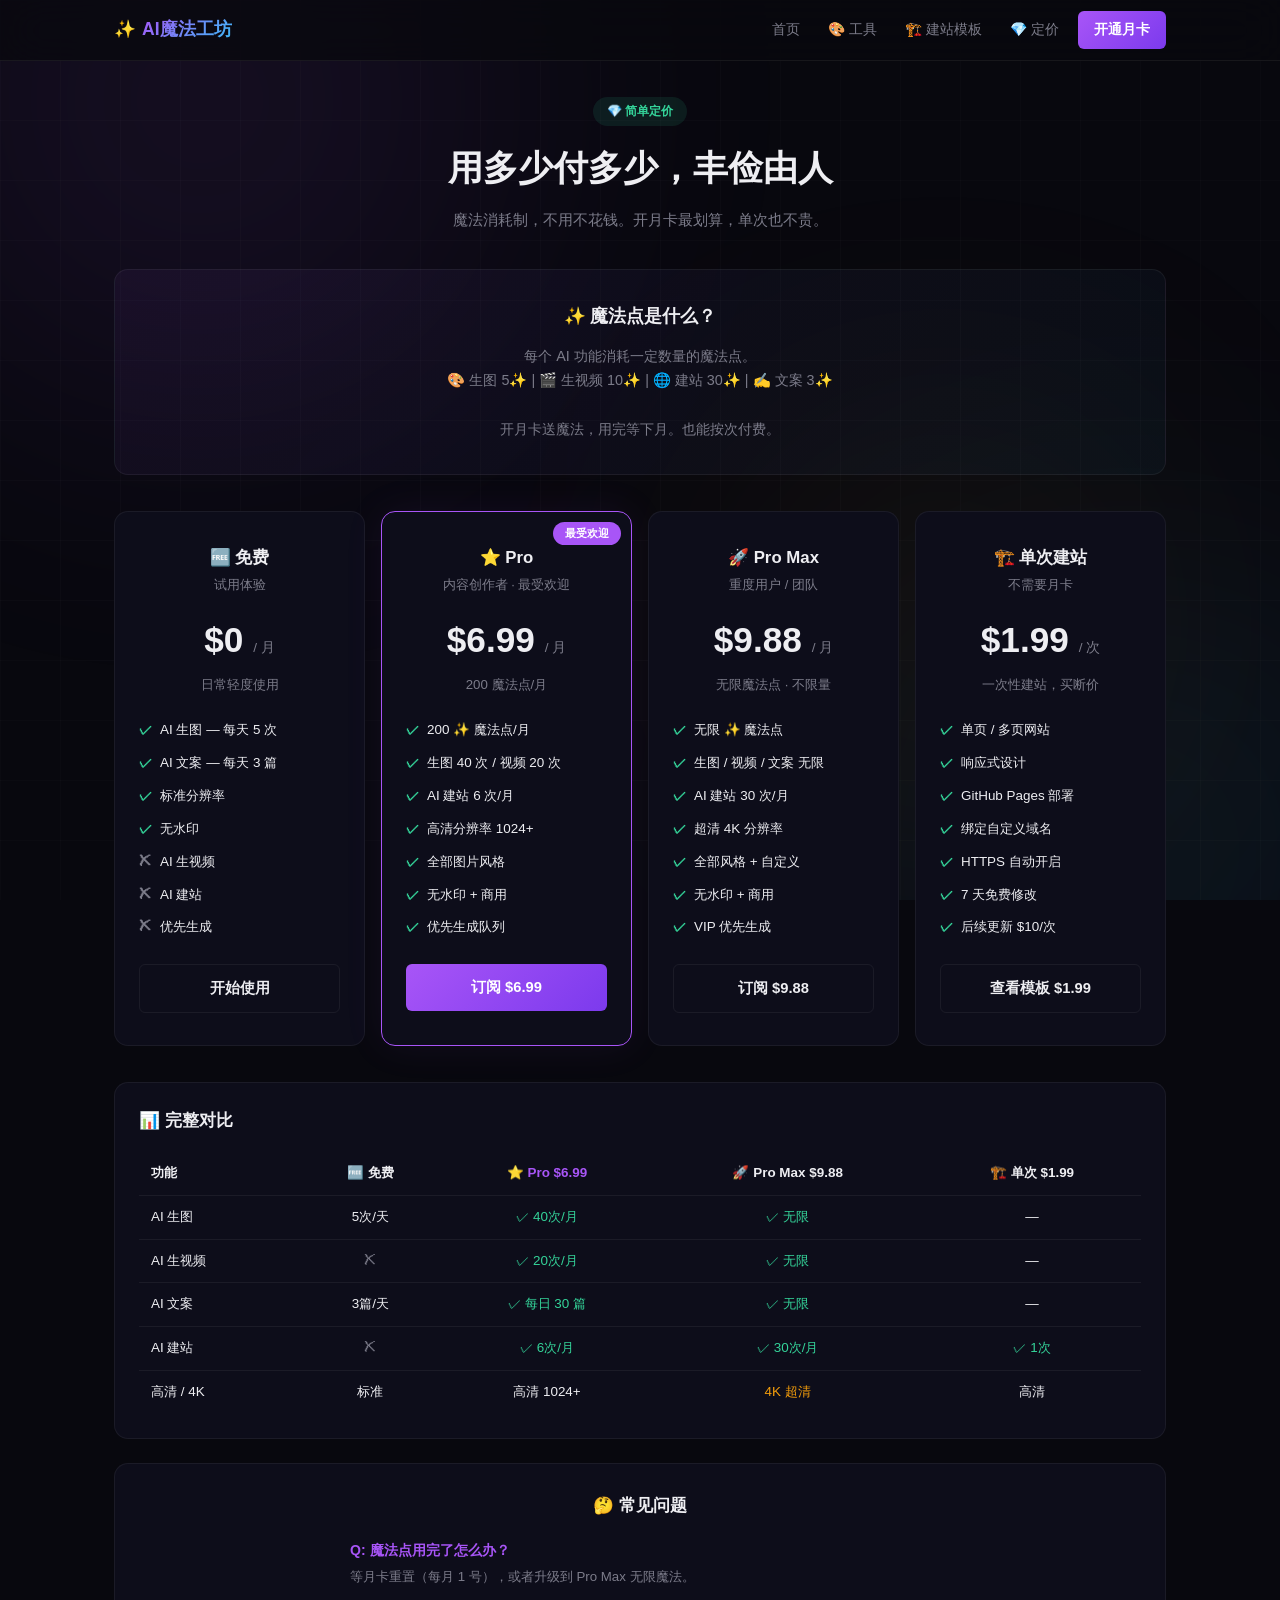
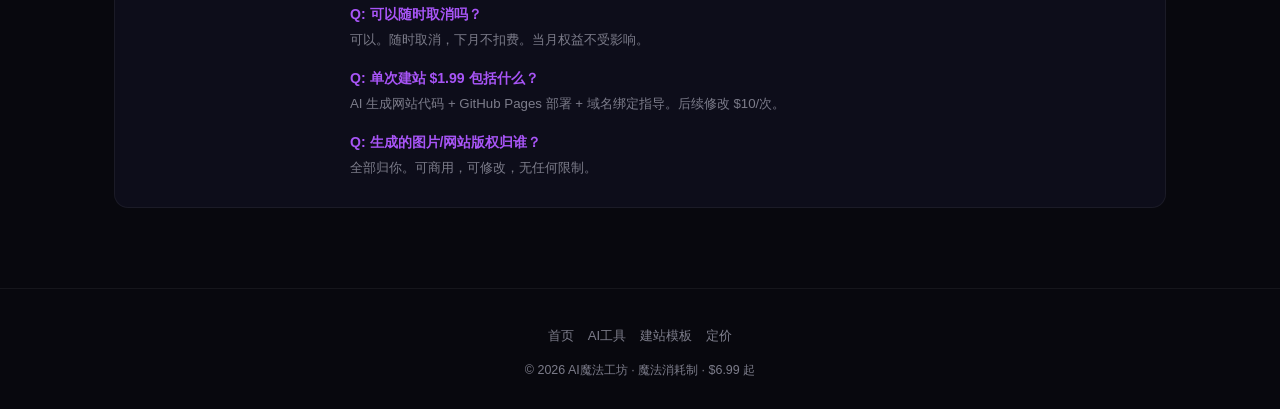
==== commit 695f5575: "🎯 重建成AI工具平台：生图/视频/建站/文案 + USD定价 + 模板展示" ====
--- a/pricing.html
+++ b/pricing.html
@@ -3,13 +3,13 @@
 <head>
 <meta charset="UTF-8" />
 <meta name="viewport" content="width=device-width, initial-scale=1.0" />
-<title>报价 - 灵境建站</title>
-<meta name="description" content="灵境建站透明报价：自己动手免费、代建网站¥199起、定制开发面议。明码标价，无隐藏费用。" />
+<title>定价 - AI魔法工坊 | $6.99 起</title>
+<meta name="description" content="AI魔法工坊定价：免费版$0、Pro版$6.99/月、Pro Max $9.88/月、单次建站$1.99。魔法消耗制，不用不花钱。" />
 <link rel="stylesheet" href="style.css" />
 </head>
 <body>
 
-<div class="bg-layer">
+<div id="bg-layer">
   <div class="grid"></div>
   <div class="orb"></div>
   <div class="orb"></div>
@@ -18,99 +18,185 @@
 
 <nav>
   <div class="w">
-    <a href="index.html" class="logo">🏗️ <span class="hl">灵境建站</span></a>
+    <a href="index.html" class="logo">✨ <span class="hl">AI魔法工坊</span></a>
     <button class="menu-btn" onclick="document.querySelector('.nav-links').classList.toggle('open')">☰</button>
     <div class="nav-links">
-      <a href="index.html">🏠 首页</a>
-      <a href="services.html">💼 建站服务</a>
-      <a href="pricing.html">💎 报价</a>
-      <a href="tutorial.html">📖 OpenClaw教程</a>
-      <a href="tools.html">🔧 在线工具</a>
-      <a href="contact.html" class="nav-cta">立即咨询</a>
+      <a href="index.html">首页</a>
+      <a href="tools.html">🎨 工具</a>
+      <a href="gallery.html">🏗️ 建站模板</a>
+      <a href="pricing.html">💎 定价</a>
+      <a href="pricing.html" class="nav-cta">开通月卡</a>
     </div>
   </div>
 </nav>
 
-<div class="page-header">
-  <div class="w">
-    <span class="section-tag green">💎 透明报价</span>
-    <h1 class="page-title">建站服务价格</h1>
-    <p class="page-sub">丰俭由人，明码标价。没有套路，没有隐藏费用。</p>
+<div class="page-h">
+  <div class="w">
+    <span class="tag tag-green">💎 简单定价</span>
+    <h1 class="page-t">用多少付多少，丰俭由人</h1>
+    <p class="page-s">魔法消耗制，不用不花钱。开月卡最划算，单次也不贵。</p>
   </div>
 </div>
 
 <section class="sec" style="padding-top:0;">
   <div class="w">
-    <div class="pricing-grid">
-      <div class="price-card">
-        <div class="p-name">🆓 自己动手</div>
-        <div class="p-sub">零成本 · 适合喜欢折腾的人</div>
-        <div class="p-price">¥0</div>
-        <div class="p-desc">看我提供的教程，自己用 OpenClaw 免费建站</div>
-        <ul class="p-list">
-          <li>OpenClaw 完整建站教程</li>
-          <li>GitHub Pages 部署教学</li>
-          <li>自定义域名配置指南</li>
-          <li>AI 生图工具免费使用</li>
-          <li>AI 文案工具免费使用</li>
-          <li>社群交流答疑</li>
-        </ul>
-        <a href="tutorial.html" class="btn btn-outline btn-block">看教程</a>
-      </div>
-      <div class="price-card featured">
-        <div class="p-name">🚀 代建网站</div>
-        <div class="p-sub">¥199 起 · 最受欢迎</div>
-        <div class="p-price">¥199 <span>起</span></div>
-        <div class="p-desc">告诉我需求，我帮你建好上线。适合不想折腾的人。</div>
-        <ul class="p-list">
-          <li>单页 / 多页网站任选</li>
-          <li>AI 设计 + 人工优化</li>
-          <li>响应式布局（手机+电脑）</li>
-          <li>GitHub Pages 部署上线</li>
+
+    <!-- 魔法点兑换 -->
+    <div class="card" style="margin-bottom:36px;text-align:center;padding:32px 24px;background:linear-gradient(135deg,rgba(168,85,247,.06),rgba(56,189,248,.04));">
+      <h3 style="font-size:1.1rem;margin-bottom:12px;">✨ 魔法点是什么？</h3>
+      <p style="color:var(--muted);font-size:.9rem;max-width:500px;margin:0 auto;">
+        每个 AI 功能消耗一定数量的魔法点。<br/>
+        🎨 生图 5✨ | 🎬 生视频 10✨ | 🌐 建站 30✨ | ✍️ 文案 3✨<br/><br/>
+        开月卡送魔法，用完等下月。也能按次付费。
+      </p>
+    </div>
+
+    <div class="p-grid">
+      <!-- 免费 -->
+      <div class="p-card">
+        <div class="pn">🆓 免费</div>
+        <div class="ps">试用体验</div>
+        <div class="pp">$0 <span>/ 月</span></div>
+        <div class="pd">日常轻度使用</div>
+        <ul>
+          <li>AI 生图 — 每天 5 次</li>
+          <li>AI 文案 — 每天 3 篇</li>
+          <li>标准分辨率</li>
+          <li>无水印</li>
+          <li class="no">AI 生视频</li>
+          <li class="no">AI 建站</li>
+          <li class="no">优先生成</li>
+        </ul>
+        <a href="tools.html" class="btn btn-outline btn-block">开始使用</a>
+      </div>
+
+      <!-- Pro ⭐ -->
+      <div class="p-card featured">
+        <div class="pn">⭐ Pro</div>
+        <div class="ps">内容创作者 · 最受欢迎</div>
+        <div class="pp">$6.99 <span>/ 月</span></div>
+        <div class="pd">200 魔法点/月</div>
+        <ul>
+          <li>200 ✨ 魔法点/月</li>
+          <li>生图 40 次 / 视频 20 次</li>
+          <li>AI 建站 6 次/月</li>
+          <li>高清分辨率 1024+</li>
+          <li>全部图片风格</li>
+          <li>无水印 + 商用</li>
+          <li>优先生成队列</li>
+        </ul>
+        <a href="#" class="btn btn-primary btn-block" onclick="showToast('🎉 支付系统即将上线！月卡 Pro $6.99/月')">订阅 $6.99</a>
+      </div>
+
+      <!-- Pro Max -->
+      <div class="p-card">
+        <div class="pn">🚀 Pro Max</div>
+        <div class="ps">重度用户 / 团队</div>
+        <div class="pp">$9.88 <span>/ 月</span></div>
+        <div class="pd">无限魔法点 · 不限量</div>
+        <ul>
+          <li>无限 ✨ 魔法点</li>
+          <li>生图 / 视频 / 文案 无限</li>
+          <li>AI 建站 30 次/月</li>
+          <li>超清 4K 分辨率</li>
+          <li>全部风格 + 自定义</li>
+          <li>无水印 + 商用</li>
+          <li>VIP 优先生成</li>
+        </ul>
+        <a href="#" class="btn btn-outline btn-block" onclick="showToast('🎉 支付系统即将上线！Pro Max $9.88/月')">订阅 $9.88</a>
+      </div>
+
+      <!-- 单次建站 -->
+      <div class="p-card">
+        <div class="pn">🏗️ 单次建站</div>
+        <div class="ps">不需要月卡</div>
+        <div class="pp">$1.99 <span>/ 次</span></div>
+        <div class="pd">一次性建站，买断价</div>
+        <ul>
+          <li>单页 / 多页网站</li>
+          <li>响应式设计</li>
+          <li>GitHub Pages 部署</li>
           <li>绑定自定义域名</li>
-          <li>免费修改 7 天</li>
-          <li>SEO 基础优化</li>
-          <li>后续更新 ¥50/次起</li>
-        </ul>
-        <a href="contact.html" class="btn btn-primary btn-block">立即下单</a>
-      </div>
-      <div class="price-card">
-        <div class="p-name">🎯 定制开发</div>
-        <div class="p-sub">面议 · 复杂需求</div>
-        <div class="p-price">面议</div>
-        <div class="p-desc">需要后台、数据库、支付等高级功能</div>
-        <ul class="p-list">
-          <li>后台管理系统</li>
-          <li>数据库 / 用户系统</li>
-          <li>支付对接（微信/支付宝）</li>
-          <li>API 集成</li>
-          <li>复杂交互功能</li>
-          <li>长期维护更新</li>
-          <li>优先响应</li>
-        </ul>
-        <a href="contact.html" class="btn btn-outline btn-block">联系咨询</a>
-      </div>
+          <li>HTTPS 自动开启</li>
+          <li>7 天免费修改</li>
+          <li>后续更新 $10/次</li>
+        </ul>
+        <a href="gallery.html" class="btn btn-outline btn-block">查看模板 $1.99</a>
+      </div>
+    </div>
+
+    <!-- 对比表 -->
+    <div class="card" style="margin-top:36px;overflow-x:auto;">
+      <h3 style="font-size:1.05rem;margin-bottom:16px;">📊 完整对比</h3>
+      <table style="width:100%;border-collapse:collapse;font-size:.84rem;">
+        <thead>
+          <tr style="border-bottom:1px solid var(--bord);">
+            <th style="text-align:left;padding:10px 12px;">功能</th>
+            <th style="text-align:center;padding:10px 12px;">🆓 免费</th>
+            <th style="text-align:center;padding:10px 12px;color:var(--purple);">⭐ Pro $6.99</th>
+            <th style="text-align:center;padding:10px 12px;">🚀 Pro Max $9.88</th>
+            <th style="text-align:center;padding:10px 12px;">🏗️ 单次 $1.99</th>
+          </tr>
+        </thead>
+        <tbody>
+          <tr style="border-bottom:1px solid var(--bord);">
+            <td style="padding:10px 12px;">AI 生图</td>
+            <td style="text-align:center;padding:10px 12px;">5次/天</td>
+            <td style="text-align:center;padding:10px 12px;color:var(--green);">✓ 40次/月</td>
+            <td style="text-align:center;padding:10px 12px;color:var(--green);">✓ 无限</td>
+            <td style="text-align:center;padding:10px 12px;">—</td>
+          </tr>
+          <tr style="border-bottom:1px solid var(--bord);">
+            <td style="padding:10px 12px;">AI 生视频</td>
+            <td style="text-align:center;padding:10px 12px;color:var(--muted);">✗</td>
+            <td style="text-align:center;padding:10px 12px;color:var(--green);">✓ 20次/月</td>
+            <td style="text-align:center;padding:10px 12px;color:var(--green);">✓ 无限</td>
+            <td style="text-align:center;padding:10px 12px;">—</td>
+          </tr>
+          <tr style="border-bottom:1px solid var(--bord);">
+            <td style="padding:10px 12px;">AI 文案</td>
+            <td style="text-align:center;padding:10px 12px;">3篇/天</td>
+            <td style="text-align:center;padding:10px 12px;color:var(--green);">✓ 每日 30 篇</td>
+            <td style="text-align:center;padding:10px 12px;color:var(--green);">✓ 无限</td>
+            <td style="text-align:center;padding:10px 12px;">—</td>
+          </tr>
+          <tr style="border-bottom:1px solid var(--bord);">
+            <td style="padding:10px 12px;">AI 建站</td>
+            <td style="text-align:center;padding:10px 12px;color:var(--muted);">✗</td>
+            <td style="text-align:center;padding:10px 12px;color:var(--green);">✓ 6次/月</td>
+            <td style="text-align:center;padding:10px 12px;color:var(--green);">✓ 30次/月</td>
+            <td style="text-align:center;padding:10px 12px;color:var(--green);">✓ 1次</td>
+          </tr>
+          <tr>
+            <td style="padding:10px 12px;">高清 / 4K</td>
+            <td style="text-align:center;padding:10px 12px;">标准</td>
+            <td style="text-align:center;padding:10px 12px;">高清 1024+</td>
+            <td style="text-align:center;padding:10px 12px;color:var(--gold);">4K 超清</td>
+            <td style="text-align:center;padding:10px 12px;">高清</td>
+          </tr>
+        </tbody>
+      </table>
     </div>
 
     <!-- FAQ -->
-    <div class="card" style="margin-top:40px;padding:32px 24px;">
-      <h3 style="font-size:1.1rem;margin-bottom:16px;text-align:center;">🤔 常见问题</h3>
-      <div style="max-width:600px;margin:0 auto;">
-        <div style="margin-bottom:14px;">
-          <strong style="color:var(--accent);font-size:.9rem;">Q: 代建网站包括域名吗？</strong>
-          <p style="font-size:.85rem;color:var(--muted);margin-top:4px;">不包括。域名需要你自己购买（一年几十块），我可以帮你配置绑定。如果需要我代买也可以。</p>
-        </div>
-        <div style="margin-bottom:14px;">
-          <strong style="color:var(--accent);font-size:.9rem;">Q: 多久能做好？</strong>
-          <p style="font-size:.85rem;color:var(--muted);margin-top:4px;">简单网站 1-2 天，复杂网站 3-7 天。看需求复杂度。</p>
-        </div>
-        <div style="margin-bottom:14px;">
-          <strong style="color:var(--accent);font-size:.9rem;">Q: 后续维护怎么办？</strong>
-          <p style="font-size:.85rem;color:var(--muted);margin-top:4px;">小修改免费 7 天。之后的内容更新、功能修改 ¥50/次起，按工作量定价。</p>
+    <div class="card" style="margin-top:24px;padding:28px 24px;">
+      <h3 style="font-size:1.05rem;margin-bottom:16px;text-align:center;">🤔 常见问题</h3>
+      <div style="max-width:580px;margin:0 auto;">
+        <div style="margin-bottom:12px;">
+          <strong style="color:var(--purple);font-size:.88rem;">Q: 魔法点用完了怎么办？</strong>
+          <p style="font-size:.83rem;color:var(--muted);margin-top:2px;">等月卡重置（每月 1 号），或者升级到 Pro Max 无限魔法。</p>
+        </div>
+        <div style="margin-bottom:12px;">
+          <strong style="color:var(--purple);font-size:.88rem;">Q: 可以随时取消吗？</strong>
+          <p style="font-size:.83rem;color:var(--muted);margin-top:2px;">可以。随时取消，下月不扣费。当月权益不受影响。</p>
+        </div>
+        <div style="margin-bottom:12px;">
+          <strong style="color:var(--purple);font-size:.88rem;">Q: 单次建站 $1.99 包括什么？</strong>
+          <p style="font-size:.83rem;color:var(--muted);margin-top:2px;">AI 生成网站代码 + GitHub Pages 部署 + 域名绑定指导。后续修改 $10/次。</p>
         </div>
         <div>
-          <strong style="color:var(--accent);font-size:.9rem;">Q: 不会用 GitHub 怎么办？</strong>
-          <p style="font-size:.85rem;color:var(--muted);margin-top:4px;">我全部帮你搞定。你只需要提供需求，剩下的我来做。你只要会用浏览器访问网站就行。</p>
+          <strong style="color:var(--purple);font-size:.88rem;">Q: 生成的图片/网站版权归谁？</strong>
+          <p style="font-size:.83rem;color:var(--muted);margin-top:2px;">全部归你。可商用，可修改，无任何限制。</p>
         </div>
       </div>
     </div>
@@ -122,17 +208,15 @@
   <div class="w">
     <div class="fl">
       <a href="index.html">首页</a>
-      <a href="services.html">建站服务</a>
-      <a href="pricing.html">报价</a>
-      <a href="tutorial.html">OpenClaw教程</a>
-      <a href="tools.html">在线工具</a>
-      <a href="contact.html">联系我</a>
-    </div>
-    <p>© 2026 灵境建站 · 用 AI 帮不懂代码的人建网站</p>
+      <a href="tools.html">AI工具</a>
+      <a href="gallery.html">建站模板</a>
+      <a href="pricing.html">定价</a>
+    </div>
+    <p>© 2026 AI魔法工坊 · 魔法消耗制 · $6.99 起</p>
   </div>
 </footer>
 
-<div id="toast" class="toast"></div>
+<div class="toast" id="toast"></div>
 <script src="app.js"></script>
 </body>
 </html>
--- a/style.css
+++ b/style.css
@@ -1,307 +1,350 @@
-/* ===== 灵境建站 v2.0 - 完整样式 ===== */
+/* ========================================
+   AI魔法工坊 — Complete Style Sheet
+   ======================================== */
 *,*::before,*::after{box-sizing:border-box;margin:0;padding:0}
 :root{
-  --bg:#0a0a12;
-  --surf:#111120;
-  --surf2:#191931;
-  --bord:rgba(255,255,255,.07);
-  --bord-h:rgba(99,102,241,.35);
+  --bg:#08080e;
+  --surf:#0d0d1a;
+  --surf2:#14142a;
+  --surf3:#1c1c3a;
+  --bord:rgba(255,255,255,.06);
+  --bord-h:rgba(168,85,247,.3);
   --txt:#eeeef2;
   --muted:#7c7c8a;
-  --accent:#6366f1;
-  --accent2:#4f46e5;
+  --purple:#a855f7;
+  --purple2:#7c3aed;
   --blue:#38bdf8;
   --gold:#f59e0b;
   --green:#34d399;
   --red:#ef4444;
   --radius:14px;
   --radius-sm:10px;
+  --radius-xs:6px;
 }
 html{scroll-behavior:smooth}
 body{
-  font-family:-apple-system,BlinkMacSystemFont,"SF Pro","Segoe UI",Roboto,sans-serif;
+  font-family:-apple-system,BlinkMacSystemFont,"SF Pro","Inter","Segoe UI",Roboto,sans-serif;
   background:var(--bg);color:var(--txt);line-height:1.7;overflow-x:hidden;
   -webkit-font-smoothing:antialiased;
 }
 a{text-decoration:none;color:inherit}
 img{max-width:100%;display:block}
-button,input,textarea{font:inherit;color:inherit}
-::selection{background:rgba(99,102,241,.35);color:#fff}
-
-::-webkit-scrollbar{width:5px}
-::-webkit-scrollbar-thumb{background:rgba(99,102,241,.2);border-radius:10px}
+button{cursor:pointer}
+::selection{background:rgba(168,85,247,.35);color:#fff}
+
+/* Scrollbar */
+::-webkit-scrollbar{width:4px}
+::-webkit-scrollbar-thumb{background:rgba(168,85,247,.2);border-radius:10px}
 
 /* ===== Background ===== */
-.bg-layer{position:fixed;inset:0;z-index:-1;pointer-events:none;overflow:hidden}
-.bg-layer .grid{
+#bg-layer{
+  position:fixed;inset:0;z-index:-1;pointer-events:none;overflow:hidden
+}
+#bg-layer .grid{
   position:absolute;inset:0;
-  background-image:linear-gradient(rgba(255,255,255,.02) 1px,transparent 1px),
-                   linear-gradient(90deg,rgba(255,255,255,.02) 1px,transparent 1px);
+  background-image:linear-gradient(rgba(255,255,255,.015) 1px,transparent 1px),
+                   linear-gradient(90deg,rgba(255,255,255,.015) 1px,transparent 1px);
   background-size:60px 60px;
 }
-.bg-layer .orb{
-  position:absolute;border-radius:50%;filter:blur(120px);opacity:.1;
-  animation:orbFloat 20s ease-in-out infinite;
-}
-.bg-layer .orb:nth-child(2){width:500px;height:500px;background:var(--accent);top:-100px;left:-100px;animation-delay:-5s}
-.bg-layer .orb:nth-child(3){width:400px;height:400px;background:var(--blue);bottom:-150px;right:-100px;animation-delay:-10s}
-.bg-layer .orb:nth-child(4){width:300px;height:300px;background:var(--green);top:40%;left:50%;animation-delay:-15s}
+.orb{
+  position:absolute;border-radius:50%;filter:blur(150px);opacity:.1;
+  animation:orbFloat 25s ease-in-out infinite;
+}
+.orb:nth-child(2){width:600px;height:600px;background:var(--purple);top:-200px;left:-100px;animation-delay:-5s}
+.orb:nth-child(3){width:500px;height:500px;background:var(--blue);bottom:-200px;right:-100px;animation-delay:-10s}
+.orb:nth-child(4){width:350px;height:350px;background:var(--gold);top:50%;left:60%;animation-delay:-15s}
 @keyframes orbFloat{
   0%,100%{transform:translate(0,0) scale(1)}
-  33%{transform:translate(60px,-40px) scale(1.1)}
-  66%{transform:translate(-30px,50px) scale(.9)}
+  33%{transform:translate(80px,-50px) scale(1.15)}
+  66%{transform:translate(-40px,60px) scale(.85)}
 }
 
 /* ===== Layout ===== */
-.w{max-width:1120px;margin:0 auto;padding:0 24px}
+.w{max-width:1100px;margin:0 auto;padding:0 24px}
 
 /* ===== Nav ===== */
 nav{
   position:fixed;top:0;left:0;right:0;z-index:100;
-  background:rgba(10,10,18,.75);backdrop-filter:blur(20px);-webkit-backdrop-filter:blur(20px);
+  background:rgba(8,8,14,.75);backdrop-filter:blur(24px);-webkit-backdrop-filter:blur(24px);
   border-bottom:1px solid var(--bord);
 }
-nav .w{display:flex;align-items:center;height:64px;gap:8px}
-.logo{font-size:1.15rem;font-weight:700;display:flex;align-items:center;gap:6px;flex-shrink:0}
-.logo .hl{background:linear-gradient(135deg,var(--accent),var(--blue));-webkit-background-clip:text;-webkit-text-fill-color:transparent}
-.nav-links{display:flex;align-items:center;gap:4px;margin-left:auto}
+nav .w{display:flex;align-items:center;height:60px;gap:6px}
+.logo{font-size:1.1rem;font-weight:700;display:flex;align-items:center;gap:6px}
+.logo .hl{background:linear-gradient(135deg,var(--purple),var(--blue));-webkit-background-clip:text;-webkit-text-fill-color:transparent}
+.nav-links{display:flex;align-items:center;gap:2px;margin-left:auto}
 .nav-links a{
-  padding:8px 14px;border-radius:var(--radius-sm);
-  font-size:.88rem;color:var(--muted);transition:.2s;white-space:nowrap;
+  padding:7px 13px;border-radius:var(--radius-xs);
+  font-size:.87rem;color:var(--muted);transition:.2s;white-space:nowrap;
 }
 .nav-links a:hover{color:var(--txt);background:rgba(255,255,255,.04)}
 .nav-cta{
-  background:linear-gradient(135deg,var(--accent),var(--accent2));color:#fff!important;
-  border-radius:var(--radius-sm);padding:8px 18px!important;font-weight:600;
-}
-.menu-btn{display:none;background:none;border:1px solid var(--bord);border-radius:var(--radius-sm);padding:8px 12px;cursor:pointer;font-size:1.2rem;margin-left:auto}
+  background:linear-gradient(135deg,var(--purple),var(--purple2));color:#fff!important;
+  border-radius:var(--radius-xs);padding:7px 16px!important;font-weight:600;
+  margin-left:4px;
+}
+.menu-btn{
+  display:none;background:none;border:1px solid var(--bord);border-radius:var(--radius-xs);
+  padding:7px 10px;cursor:pointer;font-size:1.2rem;margin-left:auto;
+}
 
 /* ===== Hero ===== */
-.hero{min-height:90vh;display:flex;align-items:center;padding:100px 0 60px}
-.hero .w{text-align:center;max-width:800px;margin:0 auto}
-.hero h1{font-size:clamp(2rem,5vw,3.4rem);font-weight:800;line-height:1.25;margin-bottom:16px}
-.hero h1 .hl{background:linear-gradient(135deg,var(--accent),var(--blue),var(--green));-webkit-background-clip:text;-webkit-text-fill-color:transparent}
-.hero-p{font-size:1.05rem;color:var(--muted);max-width:620px;margin:0 auto 28px;line-height:1.8}
-.hero-btns{display:flex;gap:12px;justify-content:center;flex-wrap:wrap;margin-bottom:40px}
-.hero-stats{display:flex;gap:20px;justify-content:center;flex-wrap:wrap}
-.hero-stats>div{background:var(--surf);border:1px solid var(--bord);border-radius:var(--radius);padding:14px 22px;min-width:110px}
-.hero-stats .n{display:block;font-size:1.3rem;font-weight:700;color:var(--accent)}
-.hero-stats .l{font-size:.78rem;color:var(--muted)}
+.hero{
+  min-height:92vh;display:flex;align-items:center;justify-content:center;
+  padding:100px 0 60px;
+}
+.hero .w{text-align:center;max-width:780px}
+.hero .badge{
+  display:inline-block;padding:5px 16px;border-radius:20px;
+  font-size:.78rem;font-weight:600;margin-bottom:20px;
+  background:rgba(168,85,247,.1);border:1px solid rgba(168,85,247,.2);color:var(--purple);
+}
+.hero h1{
+  font-size:clamp(2rem,4.8vw,3.2rem);font-weight:800;line-height:1.2;margin-bottom:16px;
+}
+.hero h1 .hl{background:linear-gradient(135deg,var(--purple),var(--blue),var(--green));-webkit-background-clip:text;-webkit-text-fill-color:transparent}
+.hero p{font-size:1.05rem;color:var(--muted);max-width:580px;margin:0 auto 28px;line-height:1.8}
+.hero-btns{display:flex;gap:12px;justify-content:center;flex-wrap:wrap;margin-bottom:44px}
+.hero-stats{display:flex;gap:16px;justify-content:center;flex-wrap:wrap}
+.hero-stats>div{
+  background:var(--surf);border:1px solid var(--bord);border-radius:var(--radius);
+  padding:14px 22px;min-width:110px;text-align:center;
+}
+.hero-stats .n{display:block;font-size:1.2rem;font-weight:700}
+.hero-stats .n.purple{color:var(--purple)}
+.hero-stats .n.gold{color:var(--gold)}
+.hero-stats .n.blue{color:var(--blue)}
+.hero-stats .n.green{color:var(--green)}
+.hero-stats .l{font-size:.76rem;color:var(--muted)}
 
 /* ===== Buttons ===== */
-.btn{display:inline-flex;align-items:center;gap:8px;padding:12px 28px;border-radius:var(--radius-sm);
-  font-weight:600;font-size:.93rem;transition:.25s;border:none;cursor:pointer}
-.btn-primary{background:linear-gradient(135deg,var(--accent),var(--accent2));color:#fff}
-.btn-primary:hover{transform:translateY(-2px);box-shadow:0 8px 30px rgba(99,102,241,.3)}
+.btn{
+  display:inline-flex;align-items:center;gap:8px;padding:11px 26px;
+  border-radius:var(--radius-xs);font-weight:600;font-size:.92rem;
+  transition:.25s;border:none;cursor:pointer;
+}
+.btn-primary{background:linear-gradient(135deg,var(--purple),var(--purple2));color:#fff}
+.btn-primary:hover{transform:translateY(-2px);box-shadow:0 8px 30px rgba(168,85,247,.25)}
 .btn-green{background:linear-gradient(135deg,var(--green),#059669);color:#fff}
-.btn-green:hover{transform:translateY(-2px);box-shadow:0 8px 30px rgba(52,211,153,.25)}
+.btn-green:hover{transform:translateY(-2px);box-shadow:0 8px 30px rgba(52,211,153,.2)}
 .btn-outline{background:transparent;border:1px solid var(--bord);color:var(--txt)}
-.btn-outline:hover{border-color:var(--accent);color:var(--accent);transform:translateY(-2px)}
-.btn-sm{padding:8px 18px;font-size:.82rem}
+.btn-outline:hover{border-color:var(--purple);color:var(--purple);transform:translateY(-2px)}
+.btn-sm{padding:7px 16px;font-size:.82rem}
 .btn-block{width:100%;justify-content:center}
+.btn-lg{padding:14px 36px;font-size:1rem}
 
 /* ===== Sections ===== */
 .sec{padding:80px 0}
-.sec-alt{background:rgba(255,255,255,.012)}
-.section-tag{
-  display:inline-block;padding:4px 14px;border-radius:20px;font-size:.78rem;font-weight:600;
-  background:rgba(99,102,241,.12);color:var(--accent);margin-bottom:12px;
-}
-.section-tag.gold{background:rgba(245,158,11,.12);color:var(--gold)}
-.section-tag.green{background:rgba(52,211,153,.12);color:var(--green)}
-.sec-title{font-size:clamp(1.4rem,3vw,2rem);font-weight:700;margin-bottom:12px}
-.sec-sub{color:var(--muted);font-size:.95rem;margin-bottom:40px;max-width:600px}
+.sec-alt{background:rgba(255,255,255,.01)}
+.tag{
+  display:inline-block;padding:4px 14px;border-radius:20px;
+  font-size:.76rem;font-weight:600;margin-bottom:12px;
+}
+.tag-purple{background:rgba(168,85,247,.1);color:var(--purple)}
+.tag-gold{background:rgba(245,158,11,.1);color:var(--gold)}
+.tag-green{background:rgba(52,211,153,.1);color:var(--green)}
+.tag-blue{background:rgba(56,189,248,.1);color:var(--blue)}
+.sec-title{
+  font-size:clamp(1.4rem,2.8vw,1.9rem);font-weight:700;margin-bottom:8px;
+}
+.sec-sub{color:var(--muted);font-size:.93rem;margin-bottom:40px;max-width:520px}
 
 /* ===== Grid ===== */
 .g-2{display:grid;grid-template-columns:repeat(auto-fit,minmax(240px,1fr));gap:16px}
 .g-3{display:grid;grid-template-columns:repeat(auto-fit,minmax(280px,1fr));gap:20px}
-.g-4{display:grid;grid-template-columns:repeat(auto-fit,minmax(200px,1fr));gap:16px}
-
-/* ===== Feature Cards ===== */
+.g-4{display:grid;grid-template-columns:repeat(auto-fit,minmax(220px,1fr));gap:16px}
+
+/* ===== Feature Card ===== */
 .feat-card{
   background:var(--surf);border:1px solid var(--bord);border-radius:var(--radius);
-  padding:28px 24px;transition:.3s;cursor:pointer;position:relative;overflow:hidden;
-}
-.feat-card::before{content:'';position:absolute;top:0;left:0;right:0;height:2px;background:linear-gradient(90deg,transparent,var(--accent),transparent);opacity:0;transition:.3s}
-.feat-card:hover{transform:translateY(-4px);border-color:var(--bord-h);box-shadow:0 12px 40px rgba(99,102,241,.08)}
+  padding:28px 24px;transition:.3s;position:relative;overflow:hidden;
+}
+.feat-card::before{
+  content:'';position:absolute;top:0;left:0;right:0;height:2px;
+  background:linear-gradient(90deg,transparent,var(--purple),transparent);
+  opacity:0;transition:.3s;
+}
+.feat-card:hover{
+  transform:translateY(-4px);border-color:var(--bord-h);
+  box-shadow:0 12px 40px rgba(168,85,247,.06);
+}
 .feat-card:hover::before{opacity:1}
-.feat-card .ico{font-size:2rem;margin-bottom:14px}
-.feat-card h3{font-size:1.05rem;font-weight:600;margin-bottom:8px}
-.feat-card p{font-size:.88rem;color:var(--muted);line-height:1.6}
-.feat-link{display:inline-block;margin-top:14px;font-size:.85rem;color:var(--accent);font-weight:500}
+.feat-card .ico{font-size:2rem;margin-bottom:12px}
+.feat-card h3{font-size:1.05rem;font-weight:600;margin-bottom:6px}
+.feat-card h3 .cst{color:var(--gold);font-size:.72rem;font-weight:400}
+.feat-card p{font-size:.87rem;color:var(--muted);line-height:1.6}
 
 /* ===== Card ===== */
 .card{
-  background:var(--surf);border:1px solid var(--bord);border-radius:var(--radius);
-  padding:24px;transition:.3s;
-}
-.card:hover{border-color:var(--bord-h)}
+  background:var(--surf);border:1px solid var(--bord);
+  border-radius:var(--radius);padding:24px;transition:.3s;
+}
 
 /* ===== Steps ===== */
-.steps{display:grid;grid-template-columns:repeat(auto-fit,minmax(200px,1fr));gap:20px}
+.steps{display:grid;grid-template-columns:repeat(auto-fit,minmax(190px,1fr));gap:16px}
 .step{
-  background:var(--surf);border:1px solid var(--bord);border-radius:var(--radius);padding:28px 24px;position:relative
+  background:var(--surf);border:1px solid var(--bord);border-radius:var(--radius);
+  padding:28px 24px;position:relative;
 }
 .step .num{
   position:absolute;top:-10px;left:-10px;width:36px;height:36px;border-radius:50%;
-  background:linear-gradient(135deg,var(--accent),var(--accent2));
-  display:flex;align-items:center;justify-content:center;font-weight:700;font-size:.9rem;color:#fff;
-}
-.step h3{font-size:1rem;margin:12px 0 8px;font-weight:600}
-.step p{font-size:.85rem;color:var(--muted)}
+  background:linear-gradient(135deg,var(--purple),var(--purple2));
+  display:flex;align-items:center;justify-content:center;
+  font-weight:700;font-size:.9rem;color:#fff;
+}
+.step h3{font-size:1rem;font-weight:600;margin:10px 0 6px}
+.step p{font-size:.84rem;color:var(--muted)}
 
 /* ===== Pricing ===== */
-.pricing-grid{display:grid;grid-template-columns:repeat(auto-fit,minmax(260px,1fr));gap:20px}
-.price-card{
+.p-grid{display:grid;grid-template-columns:repeat(auto-fit,minmax(240px,1fr));gap:16px}
+.p-card{
   background:var(--surf);border:1px solid var(--bord);border-radius:var(--radius);
   padding:32px 24px;text-align:center;transition:.3s;position:relative;
 }
-.price-card.featured{
-  border-color:var(--accent);transform:scale(1.03);
-  box-shadow:0 0 40px rgba(99,102,241,.1);
-}
-.price-card.featured::before{content:'推荐';position:absolute;top:12px;right:12px;padding:2px 12px;border-radius:12px;font-size:.72rem;font-weight:600;background:var(--accent);color:#fff}
-.price-card:hover{transform:translateY(-4px);border-color:var(--bord-h)}
-.price-card.featured:hover{transform:scale(1.03) translateY(-4px)}
-.price-card .p-name{font-size:1.1rem;font-weight:600;margin-bottom:4px}
-.price-card .p-sub{font-size:.82rem;color:var(--muted);margin-bottom:16px}
-.price-card .p-price{font-size:2rem;font-weight:800;margin-bottom:4px}
-.price-card .p-price span{font-size:.8rem;font-weight:400;color:var(--muted)}
-.price-card .p-desc{font-size:.85rem;color:var(--muted);margin-bottom:16px}
-.price-card .p-list{list-style:none;text-align:left;font-size:.85rem;margin-bottom:20px}
-.price-card .p-list li{padding:5px 0;display:flex;align-items:center;gap:8px}
-.price-card .p-list li::before{content:'✓';color:var(--green);font-weight:700}
-.price-card .p-list li.no::before{content:'✗';color:var(--muted)}
-
-/* ===== Tools ===== */
-.gen-area{display:grid;grid-template-columns:1fr 1fr;gap:20px;margin-bottom:20px}
+.p-card.featured{
+  border-color:var(--purple);
+  box-shadow:0 0 40px rgba(168,85,247,.08);
+}
+.p-card.featured::before{
+  content:'最受欢迎';position:absolute;top:10px;right:10px;
+  padding:2px 12px;border-radius:12px;font-size:.7rem;font-weight:600;
+  background:var(--purple);color:#fff;
+}
+.p-card:hover{transform:translateY(-4px);border-color:var(--bord-h)}
+.p-card.featured:hover{transform:translateY(-4px)}
+.p-card .pn{font-size:1.05rem;font-weight:600;margin-bottom:2px}
+.p-card .ps{font-size:.8rem;color:var(--muted);margin-bottom:14px}
+.p-card .pp{font-size:2.2rem;font-weight:800;margin-bottom:4px}
+.p-card .pp span{font-size:.85rem;font-weight:400;color:var(--muted)}
+.p-card .pd{font-size:.83rem;color:var(--muted);margin-bottom:18px}
+.p-card ul{list-style:none;text-align:left;font-size:.84rem;margin-bottom:20px}
+.p-card ul li{padding:5px 0;display:flex;align-items:center;gap:8px}
+.p-card ul li::before{content:'✓';color:var(--green);font-weight:700}
+.p-card ul li.no::before{content:'✗';color:var(--muted)}
+
+/* ===== Magic Board ===== */
+.magic-b{
+  background:linear-gradient(135deg,rgba(168,85,247,.06),rgba(56,189,248,.04));
+  border:1px solid var(--bord);border-radius:var(--radius);padding:24px;margin-bottom:40px;
+}
+.mb-h{display:flex;justify-content:space-between;align-items:center;margin-bottom:10px}
+.mb-bal{font-size:2.4rem;font-weight:800}
+.mb-bal .mb-l{font-size:1.2rem;color:var(--gold)}
+.mb-bar{height:5px;background:var(--surf3);border-radius:3px;overflow:hidden;margin-bottom:8px}
+.mb-f{height:100%;background:linear-gradient(90deg,var(--purple),var(--blue));border-radius:3px;transition:width .5s}
+.mb-foot{display:flex;justify-content:space-between;font-size:.8rem;color:var(--muted)}
+
+/* ===== Tools Layout ===== */
+.gen-area{display:grid;grid-template-columns:1fr 1fr;gap:20px;margin-bottom:16px}
 @media(max-width:720px){.gen-area{grid-template-columns:1fr}}
 .gen-box textarea,.gen-box input{
-  width:100%;padding:12px 16px;background:var(--surf2);border:1px solid var(--bord);
-  border-radius:var(--radius-sm);color:var(--txt);font-size:.92rem;resize:vertical;
+  width:100%;padding:11px 15px;background:var(--surf2);border:1px solid var(--bord);
+  border-radius:var(--radius-sm);color:var(--txt);font-size:.9rem;resize:vertical;
   transition:.2s;outline:none;
 }
-.gen-box textarea:focus,.gen-box input:focus{border-color:var(--accent);box-shadow:0 0 0 3px rgba(99,102,241,.12)}
-.gen-box textarea{min-height:80px}
-.gen-box label{display:block;font-size:.88rem;font-weight:500;margin-bottom:6px;color:var(--txt)}
+.gen-box textarea:focus,.gen-box input:focus{border-color:var(--purple);box-shadow:0 0 0 3px rgba(168,85,247,.1)}
+.gen-box textarea{min-height:70px}
+.gen-box label{display:block;font-size:.86rem;font-weight:500;margin-bottom:5px;color:var(--txt)}
 .gen-result{
   background:var(--surf2);border:1px solid var(--bord);border-radius:var(--radius);
   min-height:300px;display:flex;align-items:center;justify-content:center;
-  color:var(--muted);font-size:.9rem;overflow:hidden;position:relative;
+  color:var(--muted);font-size:.88rem;overflow:hidden;position:relative;
 }
 .gen-result img{width:100%;height:auto;max-height:400px;object-fit:contain;border-radius:var(--radius)}
 .gen-result .placeholder{text-align:center;padding:20px}
-.gen-result .placeholder .big-ico{font-size:3rem;margin-bottom:12px;display:block}
-.gen-result .loading{position:absolute;inset:0;display:flex;flex-direction:column;align-items:center;justify-content:center;background:rgba(10,10,18,.85);gap:12px;z-index:2}
-.gen-result .loading .spinner{width:36px;height:36px;border:3px solid var(--bord);border-top-color:var(--accent);border-radius:50%;animation:spin .8s linear infinite}
+.gen-result .placeholder .ico{font-size:3rem;margin-bottom:10px;display:block}
+.gen-result .loading{
+  position:absolute;inset:0;display:flex;flex-direction:column;
+  align-items:center;justify-content:center;background:rgba(8,8,14,.85);gap:10px;z-index:2;
+}
+.gen-result .loading .spinner{
+  width:32px;height:32px;border:3px solid var(--bord);
+  border-top-color:var(--purple);border-radius:50%;animation:spin .8s linear infinite;
+}
 @keyframes spin{to{transform:rotate(360deg)}}
 .gen-result .loading span{font-size:.82rem;color:var(--muted)}
-.style-options{display:flex;flex-wrap:wrap;gap:8px;margin-bottom:14px}
+.style-options{display:flex;flex-wrap:wrap;gap:6px;margin-bottom:12px}
 .style-options button{
-  padding:6px 16px;border-radius:20px;border:1px solid var(--bord);background:transparent;
-  font-size:.8rem;color:var(--muted);cursor:pointer;transition:.2s;
-}
-.style-options button:hover{border-color:var(--accent);color:var(--accent)}
-.style-options button.active{background:rgba(99,102,241,.15);border-color:var(--accent);color:var(--accent)}
+  padding:5px 14px;border-radius:20px;border:1px solid var(--bord);background:transparent;
+  font-size:.78rem;color:var(--muted);cursor:pointer;transition:.2s;
+}
+.style-options button:hover{border-color:var(--purple);color:var(--purple)}
+.style-options button.active{background:rgba(168,85,247,.12);border-color:var(--purple);color:var(--purple)}
+
+/* ===== Tool Section ===== */
+.tool-sec{margin-bottom:36px}
+.tool-sec h3{font-size:1.15rem;font-weight:600;margin-bottom:14px;display:flex;align-items:center;gap:8px}
+.tool-sec h3 .badge{
+  border-radius:20px;padding:2px 10px;font-size:.68rem;font-weight:500;
+}
+.badge-free{background:rgba(52,211,153,.12);color:var(--green)}
+.badge-soon{background:rgba(245,158,11,.12);color:var(--gold)}
+
+/* ===== Template Gallery ===== */
+.temp-grid{display:grid;grid-template-columns:repeat(auto-fill,minmax(240px,1fr));gap:16px}
+.temp-card{
+  background:var(--surf);border:1px solid var(--bord);border-radius:var(--radius);
+  overflow:hidden;transition:.3s;
+}
+.temp-card:hover{transform:translateY(-4px);border-color:var(--bord-h)}
+.temp-card .tc-img{
+  height:150px;background:var(--surf3);
+  display:flex;align-items:center;justify-content:center;
+  font-size:2.6rem;border-bottom:1px solid var(--bord);
+}
+.temp-card .tc-body{padding:16px}
+.temp-card .tc-tag{
+  display:inline-block;padding:2px 10px;border-radius:12px;
+  font-size:.7rem;font-weight:500;background:rgba(168,85,247,.1);
+  color:var(--purple);margin-bottom:6px;
+}
+.temp-card h4{font-size:.95rem;font-weight:600;margin-bottom:4px}
+.temp-card p{font-size:.8rem;color:var(--muted);line-height:1.5}
 
 /* ===== Page Header ===== */
-.page-header{padding-top:100px;padding-bottom:40px;text-align:center}
-.page-title{font-size:clamp(1.5rem,3.5vw,2.4rem);font-weight:700;margin-bottom:12px}
-.page-sub{color:var(--muted);font-size:.95rem;max-width:600px;margin:0 auto}
-
-/* ===== Contact Form ===== */
-.contact-form{max-width:560px;margin:0 auto}
-.contact-form .field{margin-bottom:16px}
-.contact-form label{display:block;font-size:.88rem;font-weight:500;margin-bottom:6px}
-.contact-form input,.contact-form select,.contact-form textarea{
-  width:100%;padding:12px 16px;background:var(--surf2);border:1px solid var(--bord);
-  border-radius:var(--radius-sm);color:var(--txt);font-size:.92rem;outline:none;transition:.2s;
-}
-.contact-form input:focus,.contact-form select:focus,.contact-form textarea:focus{
-  border-color:var(--accent);box-shadow:0 0 0 3px rgba(99,102,241,.12)
-}
-.contact-form textarea{min-height:100px;resize:vertical}
-
-/* ===== Tutorial Code Block ===== */
-.code-block{
-  background:var(--surf2);border:1px solid var(--bord);border-radius:var(--radius-sm);
-  padding:16px;font-family:"SF Mono","Fira Code",monospace;font-size:.82rem;
-  line-height:1.7;overflow-x:auto;color:var(--txt);
-}
-.code-block .cmt{color:#6b7280}
-.code-block .kwd{color:var(--accent)}
-.code-block .str{color:var(--green)}
-.code-block .num{color:var(--gold)}
-.warn-box{
-  background:rgba(245,158,11,.08);border:1px solid rgba(245,158,11,.2);
-  border-radius:var(--radius-sm);padding:14px 16px;font-size:.85rem;color:var(--gold);
-  margin-bottom:16px;
-}
-.info-box{
-  background:rgba(56,189,248,.08);border:1px solid rgba(56,189,248,.2);
-  border-radius:var(--radius-sm);padding:14px 16px;font-size:.85rem;color:var(--blue);
-  margin-bottom:16px;
-}
-
-/* ===== Video Embed ===== */
-.video-wrapper{
-  position:relative;padding-bottom:56.25%;height:0;overflow:hidden;
-  border-radius:var(--radius-sm);margin-bottom:16px;background:var(--surf2);
-}
-.video-wrapper iframe{position:absolute;top:0;left:0;width:100%;height:100%;border:none}
-
-/* ===== Testimonials ===== */
-.testimonial{
-  background:var(--surf);border:1px solid var(--bord);border-radius:var(--radius);
-  padding:24px;text-align:center;
-}
-.testimonial .quote{font-size:.9rem;color:var(--muted);line-height:1.8;margin-bottom:16px;font-style:italic}
-.testimonial .author{font-size:.88rem;font-weight:600}
-.testimonial .role{font-size:.78rem;color:var(--muted)}
-
-/* ===== Services ===== */
-.service-card{
-  background:var(--surf);border:1px solid var(--bord);border-radius:var(--radius);
-  padding:32px 24px;text-align:center;transition:.3s;
-}
-.service-card:hover{transform:translateY(-4px);border-color:var(--bord-h)}
-.service-card .sc-ico{font-size:2.6rem;margin-bottom:16px}
-.service-card h3{font-size:1.1rem;margin-bottom:8px}
-.service-card p{font-size:.88rem;color:var(--muted);margin-bottom:16px;line-height:1.6}
-
-/* ===== Footer ===== */
-footer{
-  border-top:1px solid var(--bord);padding:40px 0 30px;text-align:center;
-}
-footer .fl{display:flex;gap:16px;justify-content:center;flex-wrap:wrap;margin-bottom:16px}
-footer .fl a{font-size:.85rem;color:var(--muted);transition:.2s}
-footer .fl a:hover{color:var(--accent)}
-footer p{font-size:.8rem;color:var(--muted)}
+.page-h{padding-top:96px;padding-bottom:36px;text-align:center}
+.page-t{font-size:clamp(1.4rem,3vw,2.2rem);font-weight:700;margin-bottom:10px}
+.page-s{color:var(--muted);font-size:.93rem;max-width:560px;margin:0 auto}
 
 /* ===== Toast ===== */
 .toast{
   position:fixed;bottom:24px;left:50%;transform:translateX(-50%) translateY(100px);
-  background:var(--surf2);border:1px solid var(--bord);border-radius:var(--radius-sm);
-  padding:12px 24px;font-size:.9rem;opacity:0;transition:.4s;z-index:200;
+  background:var(--surf3);border:1px solid var(--bord);border-radius:var(--radius-sm);
+  padding:12px 24px;font-size:.87rem;opacity:0;transition:.4s;z-index:200;
   backdrop-filter:blur(12px);pointer-events:none;
 }
 .toast.show{opacity:1;transform:translateX(-50%) translateY(0)}
+
+/* ===== Footer ===== */
+footer{
+  border-top:1px solid var(--bord);padding:36px 0 28px;text-align:center;
+}
+footer .fl{display:flex;gap:14px;justify-content:center;flex-wrap:wrap;margin-bottom:12px}
+footer .fl a{font-size:.82rem;color:var(--muted);transition:.2s}
+footer .fl a:hover{color:var(--purple)}
+footer p{font-size:.78rem;color:var(--muted)}
 
 /* ===== Mobile ===== */
 @media(max-width:768px){
-  nav .w{height:56px}
+  nav .w{height:52px}
   .menu-btn{display:block}
   .nav-links{
-    display:none;position:absolute;top:56px;left:0;right:0;
-    background:rgba(10,10,18,.95);backdrop-filter:blur(20px);
-    border-bottom:1px solid var(--bord);padding:12px;flex-direction:column;
+    display:none;position:absolute;top:52px;left:0;right:0;
+    background:rgba(8,8,14,.96);backdrop-filter:blur(20px);
+    border-bottom:1px solid var(--bord);padding:12px;flex-direction:column;gap:4px;
   }
   .nav-links.open{display:flex}
-  .hero h1{font-size:1.7rem}
-  .hero{padding:80px 0 40px}
+  .hero h1{font-size:1.6rem}
+  .hero{padding:76px 0 36px}
   .sec{padding:50px 0}
   .hero-stats{gap:10px}
   .hero-stats>div{padding:10px 14px;min-width:80px}
-  .price-card.featured{transform:none}
-  .page-header{padding-top:80px}
-}
+  .page-h{padding-top:72px}
+}
+
+/* ===== Animations ===== */
+.fade-in{opacity:0;transform:translateY(20px);animation:fadeIn .6s ease forwards}
+@keyframes fadeIn{to{opacity:1;transform:translateY(0)}}
+.delay-1{animation-delay:.1s}
+.delay-2{animation-delay:.2s}
+.delay-3{animation-delay:.3s}
+.delay-4{animation-delay:.4s}
